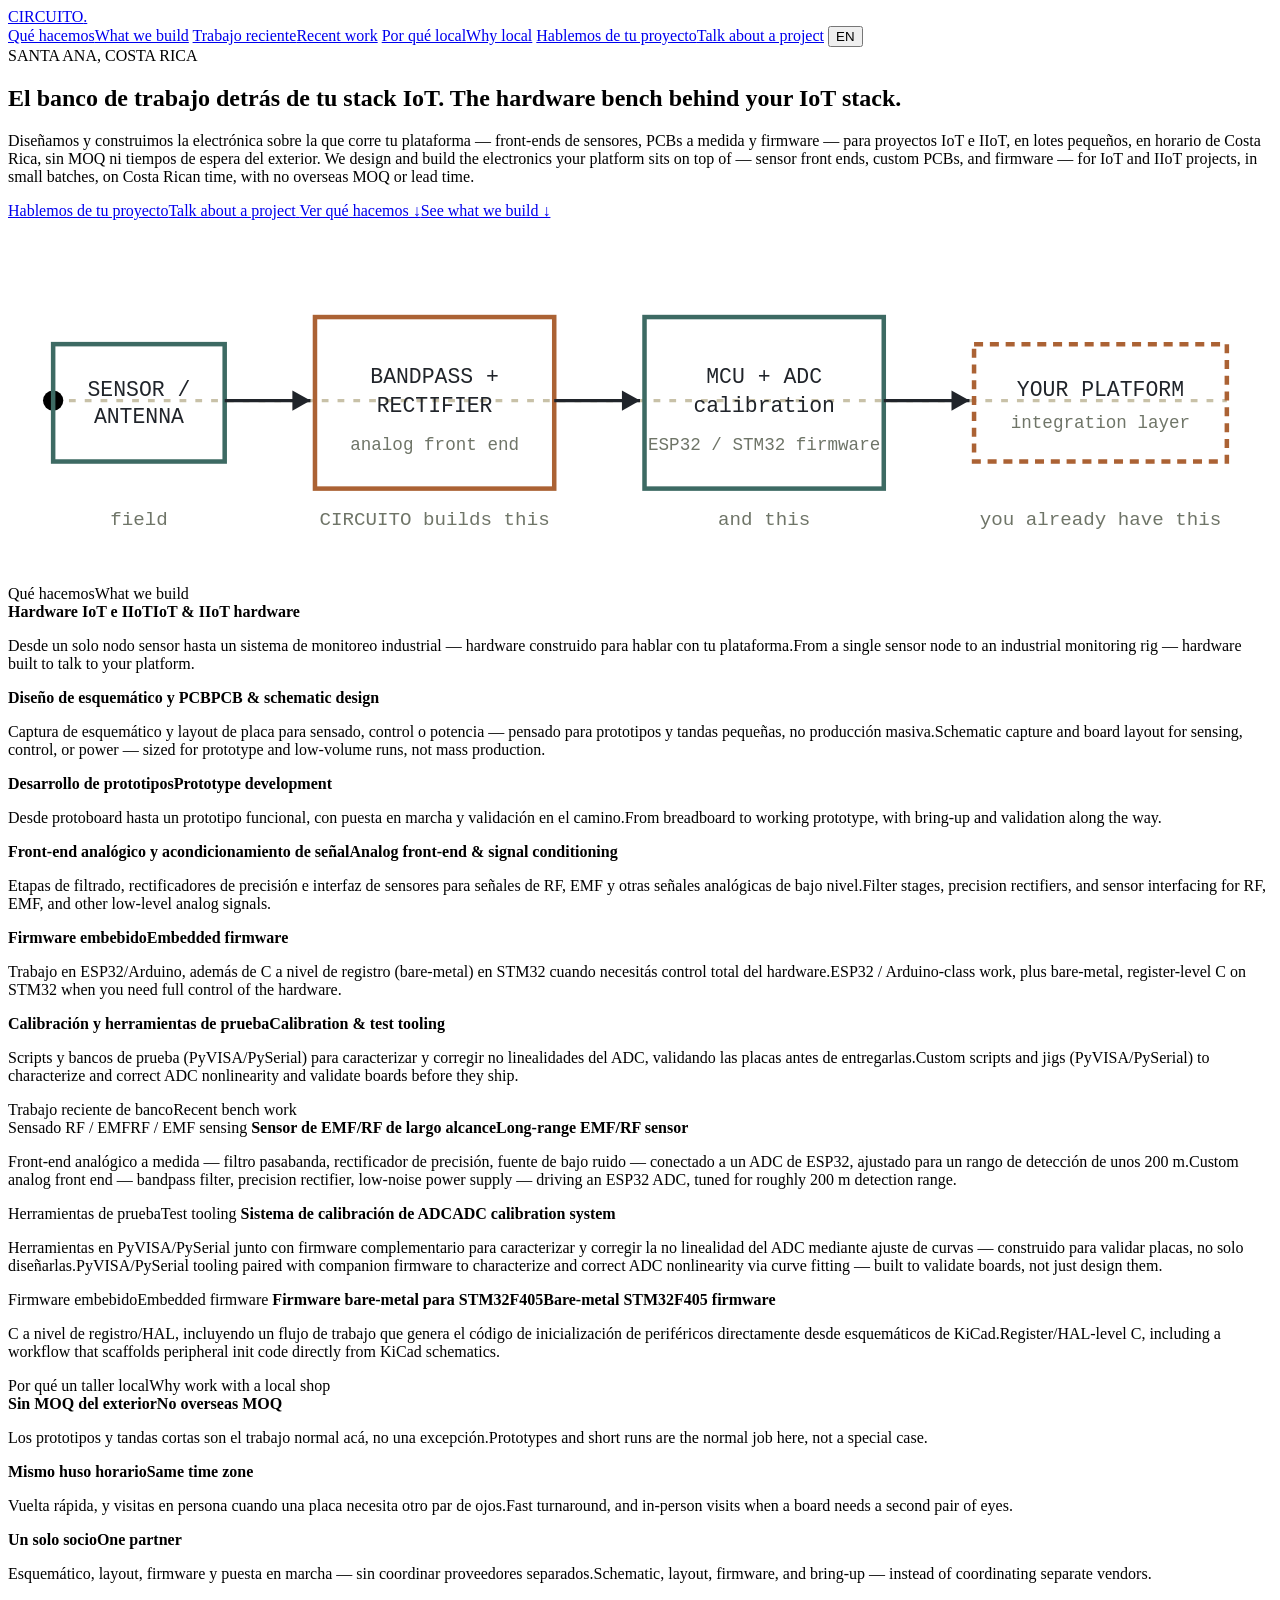
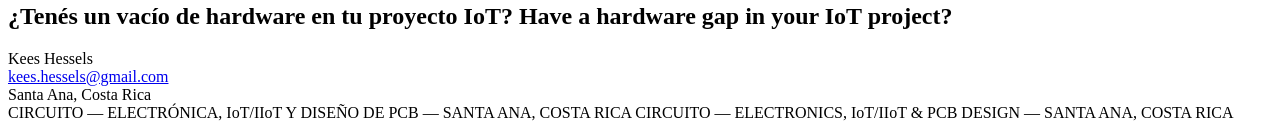
==== index.html @ 114db994 "first commit" ====
<!DOCTYPE html>
<html lang="es" data-lang="es">
<head>
<meta charset="UTF-8">
<title>CIRCUITO — Electronics, IoT/IIoT &amp; PCB design, Santa Ana, Costa Rica</title>
<meta name="viewport" content="width=device-width, initial-scale=1">
<link rel="preconnect" href="https://fonts.googleapis.com">
<link rel="preconnect" href="https://fonts.gstatic.com" crossorigin>
<link rel="stylesheet" href="assets/brand.css">
</head>
<body>

<header>
  <nav>
    <a href="#top" class="wordmark">CIRCUITO<span class="dot">.</span></a>
    <div class="navlinks">
      <a href="#build" class="lang-es">Qué hacemos</a><a href="#build" class="lang-en">What we build</a>
      <a href="#work" class="lang-es">Trabajo reciente</a><a href="#work" class="lang-en">Recent work</a>
      <a href="#why" class="lang-es">Por qué local</a><a href="#why" class="lang-en">Why local</a>
      <a href="#contact" class="cta"><span class="lang-es">Hablemos de tu proyecto</span><span class="lang-en">Talk about a project</span></a>
      <button class="lang-toggle" aria-label="Switch language">EN</button>
    </div>
  </nav>
</header>

<main id="top">

  <section class="hero">
    <div class="wrap hero-inner">
      <div class="hero-copy">
        <div class="eyebrow">SANTA ANA, COSTA RICA</div>
        <h1>
          <span class="lang-es">El banco de trabajo detrás de tu stack IoT.</span>
          <span class="lang-en">The hardware bench behind your IoT stack.</span>
        </h1>
        <p>
          <span class="lang-es">Diseñamos y construimos la electrónica sobre la que corre tu plataforma — front-ends de sensores, PCBs a medida y firmware — para proyectos IoT e IIoT, en lotes pequeños, en horario de Costa Rica, sin MOQ ni tiempos de espera del exterior.</span>
          <span class="lang-en">We design and build the electronics your platform sits on top of — sensor front ends, custom PCBs, and firmware — for IoT and IIoT projects, in small batches, on Costa Rican time, with no overseas MOQ or lead time.</span>
        </p>
        <div class="hero-actions">
          <a class="btn" href="mailto:kees.hessels@gmail.com?subject=Consulta de proyecto">
            <span class="lang-es">Hablemos de tu proyecto</span><span class="lang-en">Talk about a project</span>
          </a>
          <a class="btn ghost" href="#build">
            <span class="lang-es">Ver qué hacemos ↓</span><span class="lang-en">See what we build ↓</span>
          </a>
        </div>
      </div>
      <div class="hero-diagram">
        <svg viewBox="0 0 560 160" xmlns="http://www.w3.org/2000/svg">
          <path id="trace" d="M20 80 L540 80" stroke="#c8c1a8" stroke-width="1.5" stroke-dasharray="3,4" fill="none"/>
          <circle class="pulse" r="4.5" style="offset-path:path('M20 80 L540 80');"></circle>

          <rect x="20" y="55" width="76" height="52" fill="none" stroke="#3d6a63" stroke-width="2"/>
          <text x="58" y="78" font-size="9.5" fill="#20242a" text-anchor="middle" font-family="IBM Plex Mono, monospace">SENSOR /</text>
          <text x="58" y="90" font-size="9.5" fill="#20242a" text-anchor="middle" font-family="IBM Plex Mono, monospace">ANTENNA</text>

          <path d="M96 80 L134 80" stroke="#20242a" stroke-width="1.5"/>
          <polygon points="134,80 126,75.5 126,84.5" fill="#20242a"/>

          <rect x="136" y="43" width="106" height="76" fill="none" stroke="#ab6234" stroke-width="2"/>
          <text x="189" y="72" font-size="9.5" fill="#20242a" text-anchor="middle" font-family="IBM Plex Mono, monospace">BANDPASS +</text>
          <text x="189" y="85" font-size="9.5" fill="#20242a" text-anchor="middle" font-family="IBM Plex Mono, monospace">RECTIFIER</text>
          <text x="189" y="102" font-size="7.8" fill="#6f7568" text-anchor="middle" font-family="IBM Plex Mono, monospace">analog front end</text>

          <path d="M242 80 L280 80" stroke="#20242a" stroke-width="1.5"/>
          <polygon points="280,80 272,75.5 272,84.5" fill="#20242a"/>

          <rect x="282" y="43" width="106" height="76" fill="none" stroke="#3d6a63" stroke-width="2"/>
          <text x="335" y="72" font-size="9.5" fill="#20242a" text-anchor="middle" font-family="IBM Plex Mono, monospace">MCU + ADC</text>
          <text x="335" y="85" font-size="9.5" fill="#20242a" text-anchor="middle" font-family="IBM Plex Mono, monospace">calibration</text>
          <text x="335" y="102" font-size="7.8" fill="#6f7568" text-anchor="middle" font-family="IBM Plex Mono, monospace">ESP32 / STM32 firmware</text>

          <path d="M388 80 L426 80" stroke="#20242a" stroke-width="1.5"/>
          <polygon points="426,80 418,75.5 418,84.5" fill="#20242a"/>

          <rect x="428" y="55" width="112" height="52" fill="none" stroke="#ab6234" stroke-width="2" stroke-dasharray="4,3"/>
          <text x="484" y="78" font-size="9.5" fill="#20242a" text-anchor="middle" font-family="IBM Plex Mono, monospace">YOUR PLATFORM</text>
          <text x="484" y="92" font-size="7.8" fill="#6f7568" text-anchor="middle" font-family="IBM Plex Mono, monospace">integration layer</text>

          <text x="58" y="135" font-size="8.5" fill="#6f7568" text-anchor="middle" font-family="IBM Plex Mono, monospace">field</text>
          <text x="189" y="135" font-size="8.5" fill="#6f7568" text-anchor="middle" font-family="IBM Plex Mono, monospace">CIRCUITO builds this</text>
          <text x="335" y="135" font-size="8.5" fill="#6f7568" text-anchor="middle" font-family="IBM Plex Mono, monospace">and this</text>
          <text x="484" y="135" font-size="8.5" fill="#6f7568" text-anchor="middle" font-family="IBM Plex Mono, monospace">you already have this</text>
        </svg>
      </div>
    </div>
  </section>

  <section id="build">
    <div class="wrap">
      <div class="section-head">
        <span class="tag"><span class="lang-es">Qué hacemos</span><span class="lang-en">What we build</span></span>
        <span class="rule"></span>
      </div>
      <div class="cap-grid">
        <div class="cap-item">
          <div class="cap-marker"></div>
          <div>
            <b><span class="lang-es">Hardware IoT e IIoT</span><span class="lang-en">IoT &amp; IIoT hardware</span></b>
            <p><span class="lang-es">Desde un solo nodo sensor hasta un sistema de monitoreo industrial — hardware construido para hablar con tu plataforma.</span><span class="lang-en">From a single sensor node to an industrial monitoring rig — hardware built to talk to your platform.</span></p>
          </div>
        </div>
        <div class="cap-item">
          <div class="cap-marker"></div>
          <div>
            <b><span class="lang-es">Diseño de esquemático y PCB</span><span class="lang-en">PCB &amp; schematic design</span></b>
            <p><span class="lang-es">Captura de esquemático y layout de placa para sensado, control o potencia — pensado para prototipos y tandas pequeñas, no producción masiva.</span><span class="lang-en">Schematic capture and board layout for sensing, control, or power — sized for prototype and low-volume runs, not mass production.</span></p>
          </div>
        </div>
        <div class="cap-item">
          <div class="cap-marker"></div>
          <div>
            <b><span class="lang-es">Desarrollo de prototipos</span><span class="lang-en">Prototype development</span></b>
            <p><span class="lang-es">Desde protoboard hasta un prototipo funcional, con puesta en marcha y validación en el camino.</span><span class="lang-en">From breadboard to working prototype, with bring-up and validation along the way.</span></p>
          </div>
        </div>
        <div class="cap-item">
          <div class="cap-marker"></div>
          <div>
            <b><span class="lang-es">Front-end analógico y acondicionamiento de señal</span><span class="lang-en">Analog front-end &amp; signal conditioning</span></b>
            <p><span class="lang-es">Etapas de filtrado, rectificadores de precisión e interfaz de sensores para señales de RF, EMF y otras señales analógicas de bajo nivel.</span><span class="lang-en">Filter stages, precision rectifiers, and sensor interfacing for RF, EMF, and other low-level analog signals.</span></p>
          </div>
        </div>
        <div class="cap-item">
          <div class="cap-marker"></div>
          <div>
            <b><span class="lang-es">Firmware embebido</span><span class="lang-en">Embedded firmware</span></b>
            <p><span class="lang-es">Trabajo en ESP32/Arduino, además de C a nivel de registro (bare-metal) en STM32 cuando necesitás control total del hardware.</span><span class="lang-en">ESP32 / Arduino-class work, plus bare-metal, register-level C on STM32 when you need full control of the hardware.</span></p>
          </div>
        </div>
        <div class="cap-item">
          <div class="cap-marker"></div>
          <div>
            <b><span class="lang-es">Calibración y herramientas de prueba</span><span class="lang-en">Calibration &amp; test tooling</span></b>
            <p><span class="lang-es">Scripts y bancos de prueba (PyVISA/PySerial) para caracterizar y corregir no linealidades del ADC, validando las placas antes de entregarlas.</span><span class="lang-en">Custom scripts and jigs (PyVISA/PySerial) to characterize and correct ADC nonlinearity and validate boards before they ship.</span></p>
          </div>
        </div>
      </div>
    </div>
  </section>

  <section id="work">
    <div class="wrap">
      <div class="section-head">
        <span class="tag"><span class="lang-es">Trabajo reciente de banco</span><span class="lang-en">Recent bench work</span></span>
        <span class="rule"></span>
      </div>
      <div class="work-grid">
        <div class="proof">
          <span class="k"><span class="lang-es">Sensado RF / EMF</span><span class="lang-en">RF / EMF sensing</span></span>
          <b><span class="lang-es">Sensor de EMF/RF de largo alcance</span><span class="lang-en">Long-range EMF/RF sensor</span></b>
          <p><span class="lang-es">Front-end analógico a medida — filtro pasabanda, rectificador de precisión, fuente de bajo ruido — conectado a un ADC de ESP32, ajustado para un rango de detección de unos 200&nbsp;m.</span><span class="lang-en">Custom analog front end — bandpass filter, precision rectifier, low-noise power supply — driving an ESP32 ADC, tuned for roughly 200&nbsp;m detection range.</span></p>
        </div>
        <div class="proof">
          <span class="k"><span class="lang-es">Herramientas de prueba</span><span class="lang-en">Test tooling</span></span>
          <b><span class="lang-es">Sistema de calibración de ADC</span><span class="lang-en">ADC calibration system</span></b>
          <p><span class="lang-es">Herramientas en PyVISA/PySerial junto con firmware complementario para caracterizar y corregir la no linealidad del ADC mediante ajuste de curvas — construido para validar placas, no solo diseñarlas.</span><span class="lang-en">PyVISA/PySerial tooling paired with companion firmware to characterize and correct ADC nonlinearity via curve fitting — built to validate boards, not just design them.</span></p>
        </div>
        <div class="proof">
          <span class="k"><span class="lang-es">Firmware embebido</span><span class="lang-en">Embedded firmware</span></span>
          <b><span class="lang-es">Firmware bare-metal para STM32F405</span><span class="lang-en">Bare-metal STM32F405 firmware</span></b>
          <p><span class="lang-es">C a nivel de registro/HAL, incluyendo un flujo de trabajo que genera el código de inicialización de periféricos directamente desde esquemáticos de KiCad.</span><span class="lang-en">Register/HAL-level C, including a workflow that scaffolds peripheral init code directly from KiCad schematics.</span></p>
        </div>
      </div>
    </div>
  </section>

  <section id="why">
    <div class="wrap">
      <div class="section-head">
        <span class="tag"><span class="lang-es">Por qué un taller local</span><span class="lang-en">Why work with a local shop</span></span>
        <span class="rule"></span>
      </div>
      <div class="why-grid">
        <div class="why-item">
          <b><span class="lang-es">Sin MOQ del exterior</span><span class="lang-en">No overseas MOQ</span></b>
          <p><span class="lang-es">Los prototipos y tandas cortas son el trabajo normal acá, no una excepción.</span><span class="lang-en">Prototypes and short runs are the normal job here, not a special case.</span></p>
        </div>
        <div class="why-item">
          <b><span class="lang-es">Mismo huso horario</span><span class="lang-en">Same time zone</span></b>
          <p><span class="lang-es">Vuelta rápida, y visitas en persona cuando una placa necesita otro par de ojos.</span><span class="lang-en">Fast turnaround, and in-person visits when a board needs a second pair of eyes.</span></p>
        </div>
        <div class="why-item">
          <b><span class="lang-es">Un solo socio</span><span class="lang-en">One partner</span></b>
          <p><span class="lang-es">Esquemático, layout, firmware y puesta en marcha — sin coordinar proveedores separados.</span><span class="lang-en">Schematic, layout, firmware, and bring-up — instead of coordinating separate vendors.</span></p>
        </div>
      </div>
    </div>
  </section>

  <section id="contact">
    <div class="wrap">
      <h2>
        <span class="lang-es">¿Tenés un vacío de hardware en tu proyecto IoT?</span>
        <span class="lang-en">Have a hardware gap in your IoT project?</span>
      </h2>
      <div class="details">
        Kees Hessels<br>
        <a href="mailto:kees.hessels@gmail.com">kees.hessels@gmail.com</a><br>
        Santa Ana, Costa Rica
      </div>
    </div>
  </section>

</main>

<footer>
  <span class="lang-es">CIRCUITO — ELECTRÓNICA, IoT/IIoT Y DISEÑO DE PCB — SANTA ANA, COSTA RICA</span>
  <span class="lang-en">CIRCUITO — ELECTRONICS, IoT/IIoT &amp; PCB DESIGN — SANTA ANA, COSTA RICA</span>
</footer>

<script src="assets/i18n.js"></script>
</body>
</html>
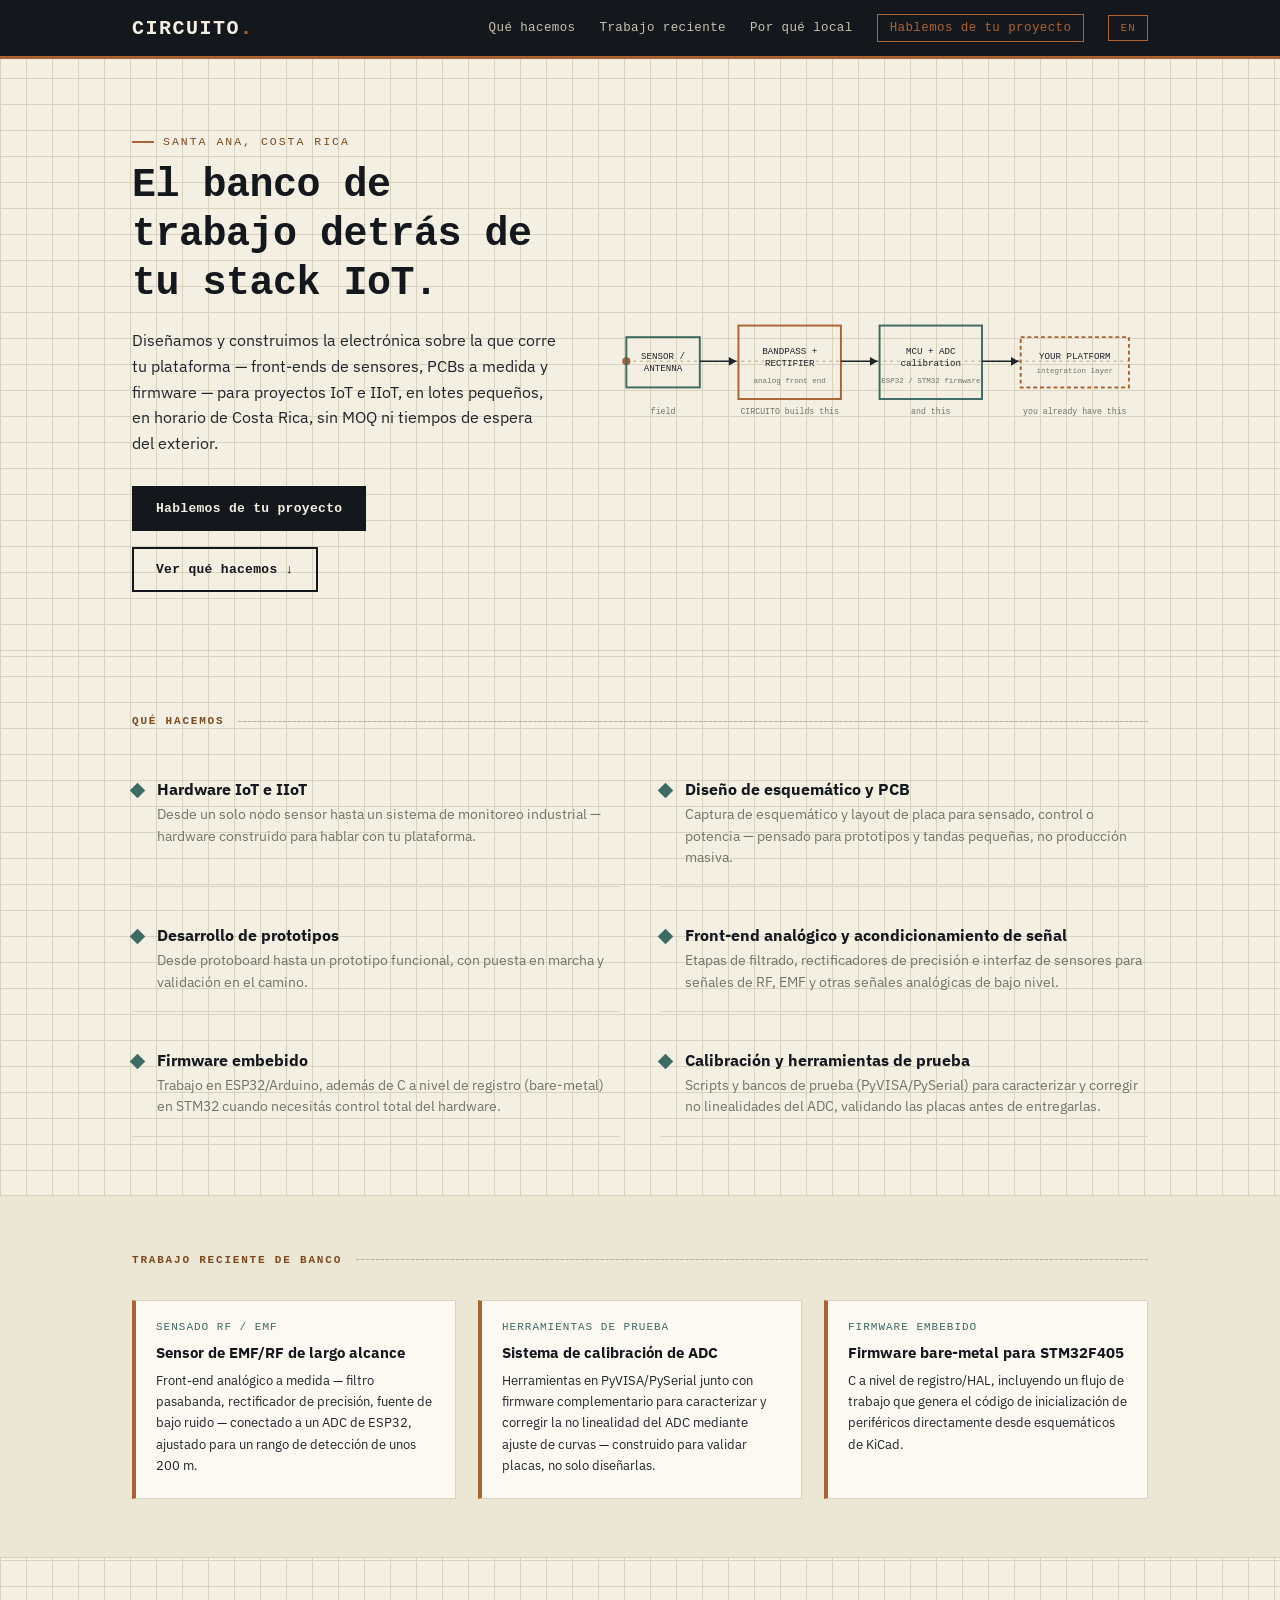
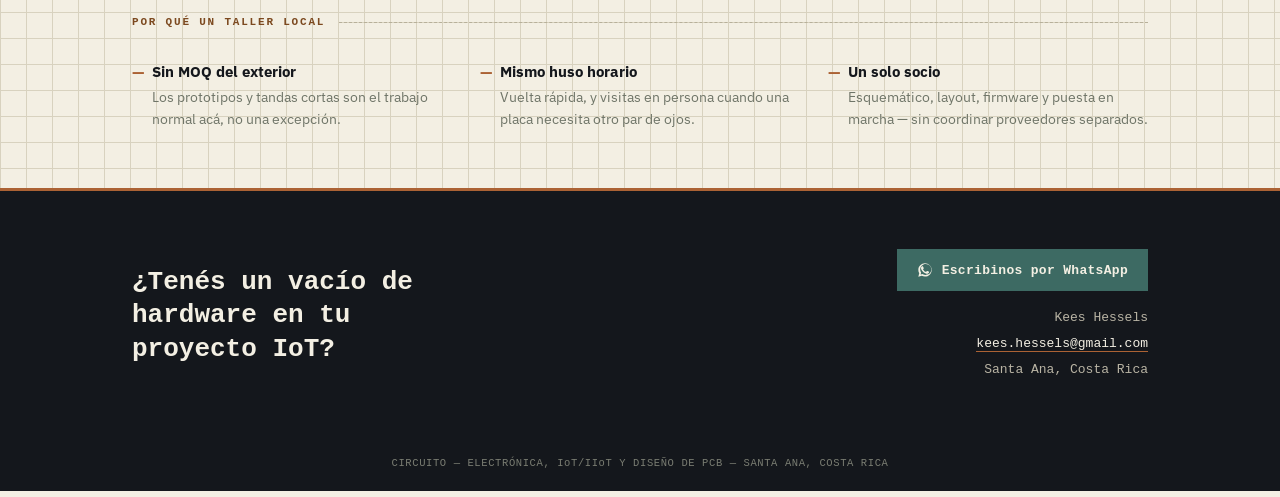
==== commit edaa72e0: "first commit" ====
--- a/index.html
+++ b/index.html
@@ -195,10 +195,16 @@
         <span class="lang-es">¿Tenés un vacío de hardware en tu proyecto IoT?</span>
         <span class="lang-en">Have a hardware gap in your IoT project?</span>
       </h2>
-      <div class="details">
-        Kees Hessels<br>
-        <a href="mailto:kees.hessels@gmail.com">kees.hessels@gmail.com</a><br>
-        Santa Ana, Costa Rica
+      <div class="contact-col">
+        <a class="whatsapp-btn" href="https://wa.me/50663249284" target="_blank" rel="noopener">
+          <svg viewBox="0 0 24 24" fill="currentColor" xmlns="http://www.w3.org/2000/svg"><path d="M17.472 14.382c-.297-.149-1.758-.867-2.03-.967-.273-.099-.472-.148-.67.15-.198.297-.767.966-.94 1.164-.173.199-.347.223-.644.075-.297-.15-1.255-.463-2.39-1.475-.883-.788-1.48-1.761-1.653-2.059-.173-.297-.018-.458.13-.606.134-.133.298-.347.446-.52.149-.174.198-.298.298-.497.099-.198.05-.371-.025-.52-.075-.149-.669-1.612-.916-2.207-.242-.579-.487-.5-.669-.51-.173-.008-.371-.01-.57-.01-.198 0-.52.074-.792.372-.272.297-1.04 1.016-1.04 2.479 0 1.462 1.065 2.875 1.213 3.074.149.198 2.096 3.2 5.077 4.487.71.306 1.263.489 1.694.626.712.227 1.36.195 1.871.118.571-.085 1.758-.719 2.006-1.413.248-.694.248-1.289.173-1.413-.074-.124-.272-.198-.57-.347z"/><path d="M12.004 2c-5.514 0-9.997 4.483-9.997 9.997 0 1.762.462 3.48 1.34 4.997L2 22l5.13-1.346a9.958 9.958 0 0 0 4.874 1.242h.004c5.514 0 9.996-4.483 9.996-9.997C21.995 6.484 17.518 2 12.004 2zm5.836 15.827a8.283 8.283 0 0 1-4.833 1.548h-.003a8.301 8.301 0 0 1-4.23-1.157l-.303-.18-3.045.799.813-2.968-.198-.304a8.264 8.264 0 0 1-1.267-4.415c0-4.585 3.732-8.316 8.319-8.316a8.28 8.28 0 0 1 5.883 2.436 8.27 8.27 0 0 1 2.434 5.883c0 4.585-3.731 8.316-8.317 8.316z"/></svg>
+          <span class="lang-es">Escribinos por WhatsApp</span><span class="lang-en">Message us on WhatsApp</span>
+        </a>
+        <div class="details">
+          Kees Hessels<br>
+          <a href="mailto:kees.hessels@gmail.com">kees.hessels@gmail.com</a><br>
+          Santa Ana, Costa Rica
+        </div>
       </div>
     </div>
   </section>
--- a/assets/brand.css
+++ b/assets/brand.css
@@ -0,0 +1,163 @@
+@import url('https://fonts.googleapis.com/css2?family=IBM+Plex+Mono:wght@400;500;600;700&family=IBM+Plex+Sans:wght@400;500;600;700&display=swap');
+
+:root{
+  --graphite:#14171c;
+  --paper:#f3efe3;
+  --paper2:#ece6d4;
+  --copper:#ab6234;
+  --copper-dark:#7c491f;
+  --teal:#3d6a63;
+  --teal-light:#5c8f86;
+  --ink:#20242a;
+  --muted:#6f7568;
+  --line:#d8d2bf;
+}
+*{box-sizing:border-box;margin:0;padding:0;}
+html{scroll-behavior:smooth;}
+body{
+  font-family:"IBM Plex Sans",Arial,sans-serif;
+  color:var(--ink);
+  background:var(--paper);
+  background-image:
+    linear-gradient(var(--line) 1px, transparent 1px),
+    linear-gradient(90deg, var(--line) 1px, transparent 1px);
+  background-size:26px 26px;
+}
+a{color:inherit;text-decoration:none;}
+.mono{font-family:"IBM Plex Mono",monospace;}
+.wrap{max-width:1080px;margin:0 auto;padding:0 32px;}
+
+/* ---------------- language switch ---------------- */
+html[data-lang="es"] .lang-en{display:none !important;}
+html[data-lang="en"] .lang-es{display:none !important;}
+.lang-toggle{
+  font-family:"IBM Plex Mono",monospace;font-size:11px;letter-spacing:1.2px;
+  border:1px solid var(--copper);color:var(--copper);background:transparent;
+  padding:6px 11px;cursor:pointer;transition:.15s;
+}
+.lang-toggle:hover{background:var(--copper);color:var(--graphite);}
+
+/* ---------------- nav ---------------- */
+header{
+  position:sticky;top:0;z-index:20;
+  background:var(--graphite);
+  border-bottom:3px solid var(--copper);
+}
+nav{display:flex;align-items:center;justify-content:space-between;padding:14px 32px;max-width:1080px;margin:0 auto;}
+.wordmark{font-family:"IBM Plex Mono",monospace;font-weight:700;font-size:20px;letter-spacing:1.5px;color:var(--paper);display:flex;align-items:center;}
+.wordmark .dot{color:var(--copper);}
+.logo-img{height:36px;width:auto;display:block;}
+.navlinks{display:flex;gap:24px;align-items:center;font-family:"IBM Plex Mono",monospace;font-size:12.5px;letter-spacing:0.4px;}
+.navlinks a{color:#c7c2b2;transition:color .15s;}
+.navlinks a:hover{color:var(--paper);}
+.navlinks a.cta{color:var(--copper);border:1px solid var(--copper);padding:6px 12px;}
+.navlinks a.cta:hover{background:var(--copper);color:var(--graphite);}
+
+/* ---------------- hero ---------------- */
+.hero{padding:76px 0 64px;}
+.hero-inner{display:flex;gap:48px;align-items:center;}
+.hero-copy{flex:0 0 42%;}
+.eyebrow{font-family:"IBM Plex Mono",monospace;font-size:11.5px;letter-spacing:2px;text-transform:uppercase;color:var(--copper-dark);margin-bottom:14px;display:flex;align-items:center;gap:9px;}
+.eyebrow::before{content:"";width:22px;height:2px;background:var(--copper);display:inline-block;}
+h1{font-family:"IBM Plex Mono",monospace;font-weight:700;font-size:40px;line-height:1.22;color:var(--graphite);letter-spacing:-0.5px;}
+.hero-copy p{margin-top:20px;font-size:15.5px;line-height:1.65;color:var(--ink);max-width:46ch;}
+.hero-actions{margin-top:30px;display:flex;gap:16px;align-items:center;flex-wrap:wrap;}
+.btn{
+  font-family:"IBM Plex Mono",monospace;font-size:13px;font-weight:600;letter-spacing:.3px;
+  background:var(--graphite);color:var(--paper);padding:13px 22px;border:2px solid var(--graphite);
+  display:inline-flex;align-items:center;gap:8px;transition:.15s;
+}
+.btn:hover{background:var(--copper);border-color:var(--copper);color:var(--graphite);}
+.btn.ghost{background:transparent;color:var(--graphite);}
+.btn.ghost:hover{background:var(--graphite);color:var(--paper);}
+.hero-diagram{flex:1;min-width:0;}
+.hero-diagram svg{width:100%;height:auto;overflow:visible;}
+
+.pulse{r:4.2;fill:var(--copper);offset-distance:0%;}
+@media (prefers-reduced-motion: no-preference){
+  .pulse{ animation: travel 3.6s linear infinite; }
+}
+@keyframes travel{
+  0%{ offset-distance:0%; opacity:0; }
+  6%{ opacity:1; }
+  94%{ opacity:1; }
+  100%{ offset-distance:100%; opacity:0;}
+}
+
+/* ---------------- section shell ---------------- */
+section{padding:58px 0;}
+.section-head{display:flex;align-items:center;gap:14px;margin-bottom:34px;}
+.section-head .tag{
+  font-family:"IBM Plex Mono",monospace;font-size:11px;letter-spacing:1.8px;text-transform:uppercase;
+  color:var(--copper-dark);font-weight:600;white-space:nowrap;
+}
+.section-head .rule{flex:1;height:1px;background:var(--line);border-top:1px dashed #b7b09a;}
+
+/* ---------------- grid of items (what we build / what we fix) ---------------- */
+#build{border-top:1px solid var(--line);}
+.cap-grid{display:grid;grid-template-columns:repeat(2,1fr);gap:20px 40px;margin-top:28px;}
+.cap-item{display:flex;gap:14px;align-items:flex-start;padding:18px 0;border-bottom:1px solid var(--line);}
+.cap-marker{width:11px;height:11px;background:var(--teal);transform:rotate(45deg);margin-top:6px;flex-shrink:0;}
+.cap-item b{font-size:16px;color:var(--graphite);}
+.cap-item p{margin-top:5px;font-size:13.8px;color:var(--muted);line-height:1.55;}
+
+/* ---------------- recent work / process ---------------- */
+#work{background:var(--paper2);border-top:1px solid var(--line);border-bottom:1px solid var(--line);}
+.work-grid{display:grid;grid-template-columns:repeat(3,1fr);gap:22px;margin-top:28px;}
+.proof{background:#fbf9f2;border:1px solid var(--line);border-left:4px solid var(--copper);padding:20px 20px 22px;}
+.proof .k{font-family:"IBM Plex Mono",monospace;font-size:11px;letter-spacing:1px;color:var(--teal);text-transform:uppercase;margin-bottom:10px;display:block;}
+.proof b{font-size:15px;color:var(--graphite);display:block;margin-bottom:8px;}
+.proof p{font-size:13.3px;line-height:1.6;color:var(--ink);}
+
+/* step variant (numbered process, used on consumer site) */
+.step{background:#fbf9f2;border:1px solid var(--line);padding:20px 18px 22px;position:relative;}
+.step .num{font-family:"IBM Plex Mono",monospace;font-size:26px;font-weight:700;color:var(--copper);display:block;margin-bottom:8px;}
+.step b{font-size:15px;color:var(--graphite);display:block;margin-bottom:8px;}
+.step p{font-size:13.3px;line-height:1.6;color:var(--ink);}
+
+/* ---------------- why / three-up reasons ---------------- */
+#why .why-grid{display:grid;grid-template-columns:repeat(3,1fr);gap:28px;margin-top:28px;}
+.why-item{padding-left:20px;position:relative;}
+.why-item::before{content:"—";position:absolute;left:0;top:0;color:var(--copper);font-weight:700;}
+.why-item b{display:block;font-size:15px;color:var(--graphite);margin-bottom:6px;}
+.why-item p{font-size:13.5px;color:var(--muted);line-height:1.6;}
+
+/* ---------------- contact ---------------- */
+#contact{background:var(--graphite);color:var(--paper);border-top:3px solid var(--copper);}
+#contact .wrap{display:flex;justify-content:space-between;align-items:center;flex-wrap:wrap;gap:24px;}
+#contact h2{font-family:"IBM Plex Mono",monospace;font-size:26px;font-weight:700;max-width:20ch;line-height:1.3;}
+#contact .details{font-family:"IBM Plex Mono",monospace;font-size:13px;color:#b9b4a4;line-height:2;text-align:right;}
+#contact .details a{color:var(--paper);border-bottom:1px solid var(--copper);}
+#contact .details a:hover{color:var(--copper);}
+#contact .contact-col{display:flex;flex-direction:column;align-items:flex-end;gap:14px;}
+
+.whatsapp-btn{
+  font-family:"IBM Plex Mono",monospace;font-size:13px;font-weight:600;letter-spacing:.3px;
+  background:var(--teal);color:var(--paper);padding:11px 18px;border:2px solid var(--teal);
+  display:inline-flex;align-items:center;gap:9px;transition:.15s;
+}
+.whatsapp-btn:hover{background:var(--paper);color:var(--teal);border-color:var(--paper);}
+.whatsapp-btn svg{width:16px;height:16px;flex-shrink:0;}
+
+@media (max-width:860px){
+  #contact .contact-col{align-items:flex-start;}
+}
+
+footer{
+  background:var(--graphite);color:#7a7d72;
+  font-family:"IBM Plex Mono",monospace;font-size:10.5px;letter-spacing:.6px;
+  padding:16px 0 22px;text-align:center;
+}
+footer a{color:#9a9d8f;border-bottom:1px solid #444;}
+
+@media (max-width:860px){
+  .navlinks a:not(.cta):not(.lang-toggle){display:none;}
+  .hero-inner{flex-direction:column;}
+  .hero-copy{flex:none;}
+  h1{font-size:32px;}
+  .cap-grid{grid-template-columns:1fr;}
+  .work-grid{grid-template-columns:1fr;}
+  .why-grid{grid-template-columns:1fr;}
+  #contact .wrap{flex-direction:column;align-items:flex-start;text-align:left;}
+  #contact .details{text-align:left;}
+}
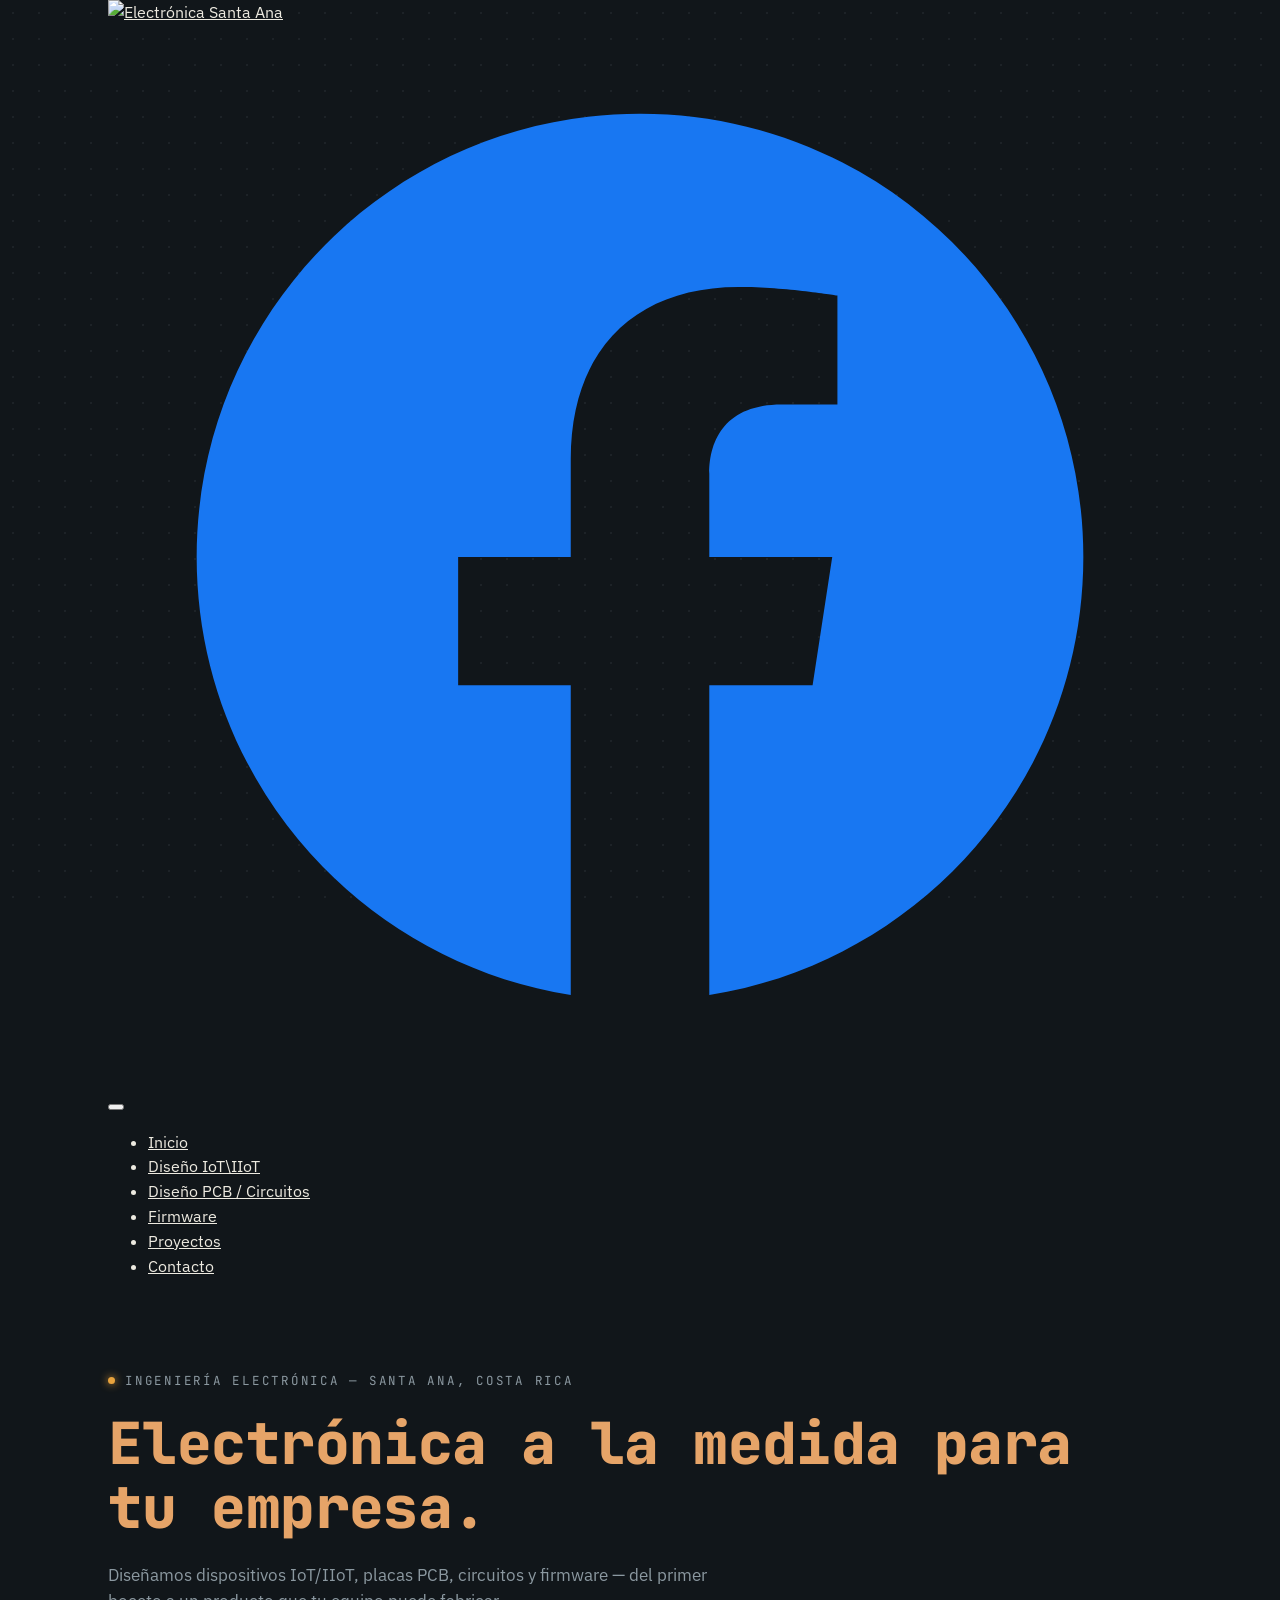
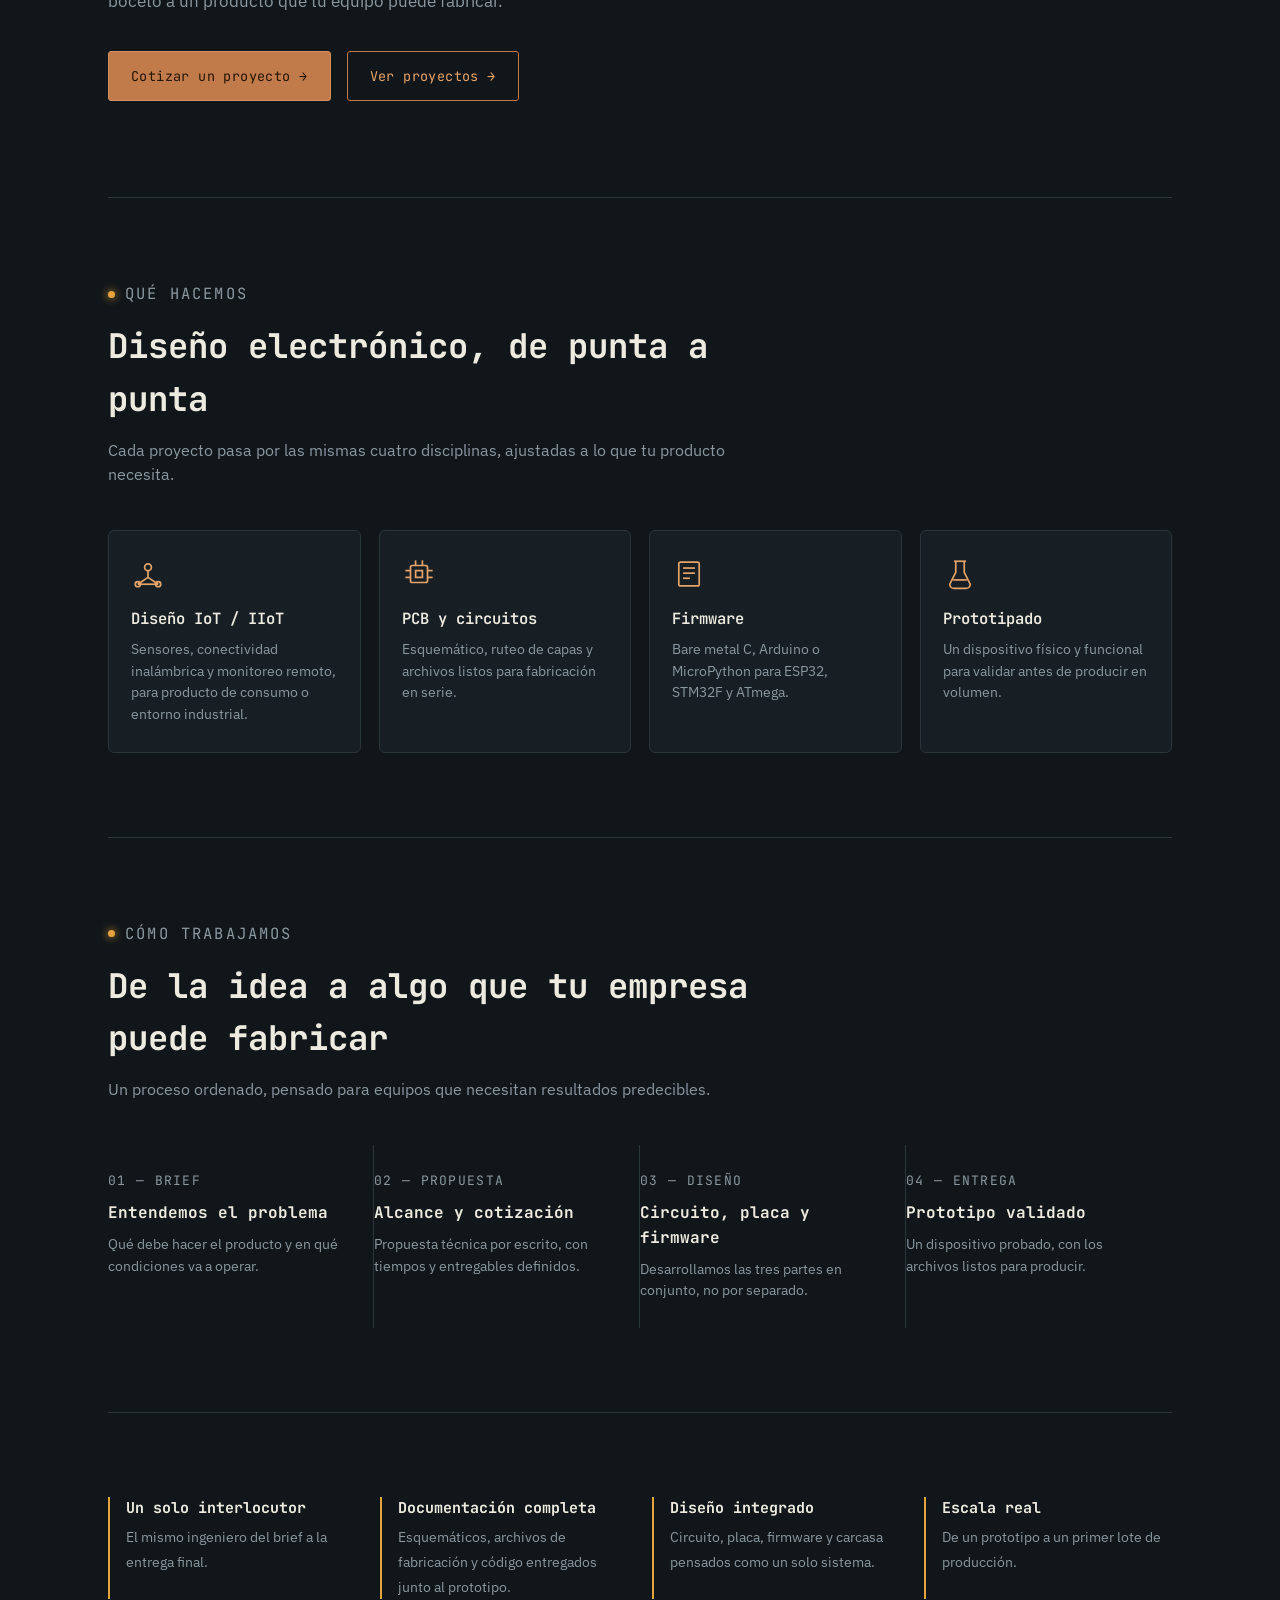
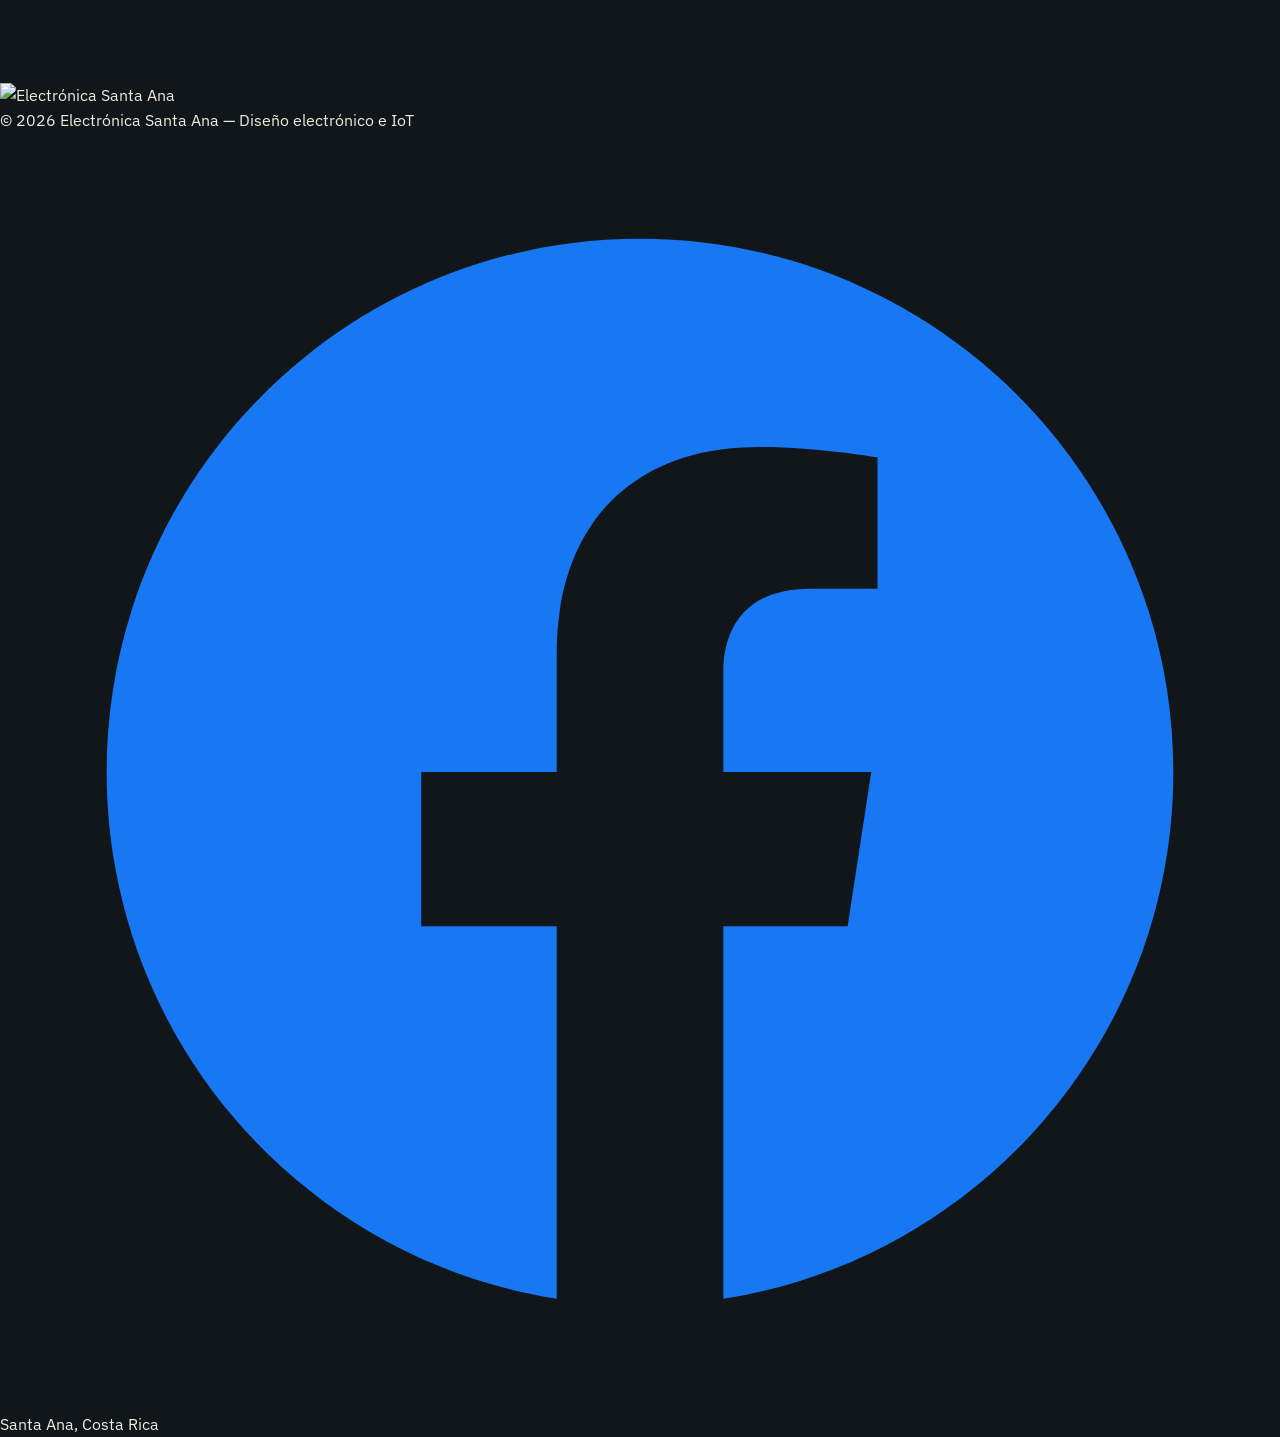
==== commit 43df7b74: "update" ====
--- a/index.html
+++ b/index.html
@@ -1,221 +1,252 @@
 <!DOCTYPE html>
-<html lang="es" data-lang="es">
+<html lang="es">
 <head>
+<!-- Google tag (gtag.js) -->
+<script async src="https://www.googletagmanager.com/gtag/js?id=G-CTLJPNHBLH"></script>
+<script>
+  window.dataLayer = window.dataLayer || [];
+  function gtag(){dataLayer.push(arguments);}
+  gtag('js', new Date());
+
+  gtag('config', 'G-CTLJPNHBLH');
+</script>
 <meta charset="UTF-8">
-<title>CIRCUITO — Electronics, IoT/IIoT &amp; PCB design, Santa Ana, Costa Rica</title>
-<meta name="viewport" content="width=device-width, initial-scale=1">
+<link rel="icon" type="image/png" sizes="32x32" href="favicon-32x32.png">
+<link rel="icon" type="image/png" sizes="16x16" href="favicon-16x16.png">
+<link rel="apple-touch-icon" sizes="180x180" href="apple-touch-icon.png">
+<link rel="shortcut icon" href="favicon.ico">
+<meta name="viewport" content="width=device-width, initial-scale=1.0">
+<title>Electrónica Santa Ana — Diseño de Electrónica IoT, PCB y Firmware para Empresas | Costa Rica</title>
+<meta name="description" content="Diseñamos electrónica a la medida para tu empresa: dispositivos IoT/IIoT, placas PCB, circuitos y firmware, del prototipo a la producción. Santa Ana, Costa Rica.">
+<meta name="keywords" content="diseño electrónico para empresas Costa Rica, diseño de PCB, diseño IoT industrial, firmware a medida, ingeniería electrónica Santa Ana">
+<meta name="author" content="Electrónica Santa Ana">
+<meta name="robots" content="index, follow">
+<link rel="canonical" href="https://electronics.kees-hessels.workers.dev/">
+
+<meta property="og:type" content="website">
+<meta property="og:url" content="https://electronics.kees-hessels.workers.dev/">
+<meta property="og:title" content="Electrónica Santa Ana — Diseño de Electrónica IoT, PCB y Firmware para Empresas">
+<meta property="og:description" content="Electrónica a la medida para tu empresa: IoT/IIoT, PCB, circuitos y firmware, del prototipo a la producción.">
+<meta property="og:image" content="https://electronics.kees-hessels.workers.dev/og-image.jpg">
+<meta property="og:locale" content="es_CR">
+
+<meta name="twitter:card" content="summary_large_image">
+<meta name="twitter:title" content="Electrónica Santa Ana — Diseño de Electrónica IoT, PCB y Firmware">
+<meta name="twitter:description" content="Electrónica a la medida para tu empresa, del prototipo a la producción. Santa Ana, Costa Rica.">
+<meta name="twitter:image" content="https://electronics.kees-hessels.workers.dev/og-image.jpg">
+
 <link rel="preconnect" href="https://fonts.googleapis.com">
 <link rel="preconnect" href="https://fonts.gstatic.com" crossorigin>
-<link rel="stylesheet" href="assets/brand.css">
+<link href="https://fonts.googleapis.com/css2?family=JetBrains+Mono:wght@400;500;700;800&family=IBM+Plex+Sans:wght@400;500;600&display=swap" rel="stylesheet">
+
+<script type="application/ld+json">
+{
+  "@context": "https://schema.org",
+  "@type": "ElectronicsStore",
+  "name": "Electrónica Santa Ana",
+  "description": "Diseño de electrónica IoT/IIoT, PCB, circuitos y firmware a la medida para empresas, del prototipo a la producción.",
+  "url": "https://electronics.kees-hessels.workers.dev/",
+  "email": "kees.hessels@gmail.com",
+  "telephone": "+506-6324-9284",
+  "priceRange": "$$",
+  "address": {
+    "@type": "PostalAddress",
+    "streetAddress": "Santa Ana Centro, a par de la Pops, casa dos altos, portón negro",
+    "addressLocality": "Santa Ana",
+    "addressRegion": "San José",
+    "addressCountry": "CR"
+  },
+  "openingHoursSpecification": {
+    "@type": "OpeningHoursSpecification",
+    "dayOfWeek": ["Monday","Tuesday","Wednesday","Thursday","Friday"],
+    "opens": "08:00",
+    "closes": "17:30"
+  },
+  "areaServed": {
+    "@type": "City",
+    "name": "Santa Ana, Costa Rica"
+  },
+  "sameAs": [
+    "https://wa.me/50663249284"
+  ]
+}
+</script>
+
+<style>
+  :root{
+    --bg:#11161a;
+    --panel:#171f24;
+    --line:#2a353c;
+    --copper:#c17a4a;
+    --copper-bright:#e6a468;
+    --green-bright:#49b98c;
+    --cream:#edeae0;
+    --muted:#8b98a0;
+    --amber:#e8a33d;
+    --mono: 'JetBrains Mono', monospace;
+    --sans: 'IBM Plex Sans', sans-serif;
+  }
+  *{box-sizing:border-box;}
+  html{scroll-behavior:smooth;}
+  @media (prefers-reduced-motion: reduce){
+    html{scroll-behavior:auto;}
+    *{animation-duration:0.001ms !important; animation-iteration-count:1 !important; transition-duration:0.001ms !important;}
+  }
+  body{
+    margin:0; background:var(--bg); color:var(--cream); font-family:var(--sans);
+    line-height:1.55; -webkit-font-smoothing:antialiased;
+  }
+  a{color:inherit;}
+  img,svg{display:block;max-width:100%;}
+  body::before{
+    content:""; position:fixed; inset:0;
+    background-image: radial-gradient(circle, rgba(139,152,160,0.10) 1px, transparent 1px);
+    background-size: 26px 26px; pointer-events:none; z-index:0;
+  }
+  .wrap{max-width:1120px; margin:0 auto; padding:0 28px; position:relative; z-index:1;}
+  .eyebrow{
+    font-family:var(--mono); font-size:12.5px; letter-spacing:0.14em; text-transform:uppercase;
+    color:var(--muted); display:flex; align-items:center; gap:10px;
+  }
+  .eyebrow::before{
+    content:""; width:7px; height:7px; border-radius:50%;
+    background:var(--amber); box-shadow:0 0 8px var(--amber); flex:none;
+  }
+
+  .hero{padding:88px 0 96px;}
+  .hero h1{
+    font-family:var(--mono); font-weight:800; color:var(--copper-bright);
+    font-size:clamp(32px, 5.6vw, 58px); line-height:1.1; margin:22px 0 0; letter-spacing:-0.01em;
+  }
+  .hero p.lede{font-size:17px; color:var(--muted); max-width:600px; margin:22px 0 36px;}
+  .cta-row{display:flex; gap:16px; flex-wrap:wrap;}
+  .btn{
+    font-family:var(--mono); font-size:13.5px; letter-spacing:0.03em; padding:14px 22px;
+    text-decoration:none; display:inline-flex; align-items:center; gap:10px; border-radius:3px;
+    border:1px solid transparent; transition:transform .15s ease, background .15s ease;
+  }
+  .btn:focus-visible{outline:2px solid var(--amber); outline-offset:3px;}
+  .btn-copper{background:var(--copper); color:#241505; border-color:#d68d5e;}
+  .btn-copper:hover{background:#cf8a57; transform:translateY(-1px);}
+  .btn-ghost{background:transparent; color:var(--copper-bright); border-color:var(--copper);}
+  .btn-ghost:hover{background:rgba(193,122,74,0.12); transform:translateY(-1px);}
+
+  section{padding:84px 0; border-top:1px solid var(--line); scroll-margin-top:84px;}
+  .section-head{max-width:640px; margin-bottom:44px;}
+  .section-head h2{font-family:var(--mono); font-size:clamp(24px,3.4vw,34px); margin:14px 0 12px; font-weight:700;}
+  .section-head p{color:var(--muted); font-size:15.5px; margin:0;}
+
+  .grid{display:grid; grid-template-columns:repeat(auto-fit, minmax(230px,1fr)); gap:18px;}
+  .card{
+    background:var(--panel); border:1px solid var(--line); border-radius:6px;
+    padding:26px 22px; transition:transform .18s ease, border-color .18s ease;
+  }
+  .card:hover{transform:translateY(-3px); border-color:var(--copper-bright);}
+  .card .icon{width:34px; height:34px; margin-bottom:16px; color:var(--copper-bright);}
+  .card h3{font-family:var(--mono); font-size:15.5px; margin:0 0 8px; font-weight:600;}
+  .card p{font-size:14px; color:var(--muted); margin:0;}
+
+  .steps{display:grid; grid-template-columns:repeat(auto-fit,minmax(220px,1fr)); gap:0;}
+  .step{padding:26px 22px 26px 0; border-right:1px solid var(--line);}
+  .step:last-child{border-right:none;}
+  .step .num{font-family:var(--mono); font-size:13px; color:var(--muted); letter-spacing:0.1em;}
+  .step h3{font-family:var(--mono); font-size:16px; margin:10px 0 8px;}
+  .step p{font-size:14px; color:var(--muted); margin:0;}
+  @media(max-width:760px){ .step{border-right:none; border-bottom:1px solid var(--line); padding:22px 0;} }
+
+  .trust{display:grid; grid-template-columns:repeat(auto-fit,minmax(200px,1fr)); gap:24px;}
+  .trust .item{border-left:2px solid var(--amber); padding-left:16px;}
+  .trust .item b{display:block; font-family:var(--mono); font-size:15px; margin-bottom:4px;}
+  .trust .item span{font-size:13.5px; color:var(--muted);}
+</style>
+<link rel="stylesheet" href="site-shared.css">
 </head>
-<body>
-
-<header>
-  <nav>
-    <a href="#top" class="wordmark">CIRCUITO<span class="dot">.</span></a>
-    <div class="navlinks">
-      <a href="#build" class="lang-es">Qué hacemos</a><a href="#build" class="lang-en">What we build</a>
-      <a href="#work" class="lang-es">Trabajo reciente</a><a href="#work" class="lang-en">Recent work</a>
-      <a href="#why" class="lang-es">Por qué local</a><a href="#why" class="lang-en">Why local</a>
-      <a href="#contact" class="cta"><span class="lang-es">Hablemos de tu proyecto</span><span class="lang-en">Talk about a project</span></a>
-      <button class="lang-toggle" aria-label="Switch language">EN</button>
-    </div>
-  </nav>
-</header>
-
-<main id="top">
-
-  <section class="hero">
-    <div class="wrap hero-inner">
-      <div class="hero-copy">
-        <div class="eyebrow">SANTA ANA, COSTA RICA</div>
-        <h1>
-          <span class="lang-es">El banco de trabajo detrás de tu stack IoT.</span>
-          <span class="lang-en">The hardware bench behind your IoT stack.</span>
-        </h1>
-        <p>
-          <span class="lang-es">Diseñamos y construimos la electrónica sobre la que corre tu plataforma — front-ends de sensores, PCBs a medida y firmware — para proyectos IoT e IIoT, en lotes pequeños, en horario de Costa Rica, sin MOQ ni tiempos de espera del exterior.</span>
-          <span class="lang-en">We design and build the electronics your platform sits on top of — sensor front ends, custom PCBs, and firmware — for IoT and IIoT projects, in small batches, on Costa Rican time, with no overseas MOQ or lead time.</span>
-        </p>
-        <div class="hero-actions">
-          <a class="btn" href="mailto:kees.hessels@gmail.com?subject=Consulta de proyecto">
-            <span class="lang-es">Hablemos de tu proyecto</span><span class="lang-en">Talk about a project</span>
-          </a>
-          <a class="btn ghost" href="#build">
-            <span class="lang-es">Ver qué hacemos ↓</span><span class="lang-en">See what we build ↓</span>
-          </a>
-        </div>
-      </div>
-      <div class="hero-diagram">
-        <svg viewBox="0 0 560 160" xmlns="http://www.w3.org/2000/svg">
-          <path id="trace" d="M20 80 L540 80" stroke="#c8c1a8" stroke-width="1.5" stroke-dasharray="3,4" fill="none"/>
-          <circle class="pulse" r="4.5" style="offset-path:path('M20 80 L540 80');"></circle>
-
-          <rect x="20" y="55" width="76" height="52" fill="none" stroke="#3d6a63" stroke-width="2"/>
-          <text x="58" y="78" font-size="9.5" fill="#20242a" text-anchor="middle" font-family="IBM Plex Mono, monospace">SENSOR /</text>
-          <text x="58" y="90" font-size="9.5" fill="#20242a" text-anchor="middle" font-family="IBM Plex Mono, monospace">ANTENNA</text>
-
-          <path d="M96 80 L134 80" stroke="#20242a" stroke-width="1.5"/>
-          <polygon points="134,80 126,75.5 126,84.5" fill="#20242a"/>
-
-          <rect x="136" y="43" width="106" height="76" fill="none" stroke="#ab6234" stroke-width="2"/>
-          <text x="189" y="72" font-size="9.5" fill="#20242a" text-anchor="middle" font-family="IBM Plex Mono, monospace">BANDPASS +</text>
-          <text x="189" y="85" font-size="9.5" fill="#20242a" text-anchor="middle" font-family="IBM Plex Mono, monospace">RECTIFIER</text>
-          <text x="189" y="102" font-size="7.8" fill="#6f7568" text-anchor="middle" font-family="IBM Plex Mono, monospace">analog front end</text>
-
-          <path d="M242 80 L280 80" stroke="#20242a" stroke-width="1.5"/>
-          <polygon points="280,80 272,75.5 272,84.5" fill="#20242a"/>
-
-          <rect x="282" y="43" width="106" height="76" fill="none" stroke="#3d6a63" stroke-width="2"/>
-          <text x="335" y="72" font-size="9.5" fill="#20242a" text-anchor="middle" font-family="IBM Plex Mono, monospace">MCU + ADC</text>
-          <text x="335" y="85" font-size="9.5" fill="#20242a" text-anchor="middle" font-family="IBM Plex Mono, monospace">calibration</text>
-          <text x="335" y="102" font-size="7.8" fill="#6f7568" text-anchor="middle" font-family="IBM Plex Mono, monospace">ESP32 / STM32 firmware</text>
-
-          <path d="M388 80 L426 80" stroke="#20242a" stroke-width="1.5"/>
-          <polygon points="426,80 418,75.5 418,84.5" fill="#20242a"/>
-
-          <rect x="428" y="55" width="112" height="52" fill="none" stroke="#ab6234" stroke-width="2" stroke-dasharray="4,3"/>
-          <text x="484" y="78" font-size="9.5" fill="#20242a" text-anchor="middle" font-family="IBM Plex Mono, monospace">YOUR PLATFORM</text>
-          <text x="484" y="92" font-size="7.8" fill="#6f7568" text-anchor="middle" font-family="IBM Plex Mono, monospace">integration layer</text>
-
-          <text x="58" y="135" font-size="8.5" fill="#6f7568" text-anchor="middle" font-family="IBM Plex Mono, monospace">field</text>
-          <text x="189" y="135" font-size="8.5" fill="#6f7568" text-anchor="middle" font-family="IBM Plex Mono, monospace">CIRCUITO builds this</text>
-          <text x="335" y="135" font-size="8.5" fill="#6f7568" text-anchor="middle" font-family="IBM Plex Mono, monospace">and this</text>
-          <text x="484" y="135" font-size="8.5" fill="#6f7568" text-anchor="middle" font-family="IBM Plex Mono, monospace">you already have this</text>
-        </svg>
-      </div>
-    </div>
-  </section>
-
-  <section id="build">
-    <div class="wrap">
-      <div class="section-head">
-        <span class="tag"><span class="lang-es">Qué hacemos</span><span class="lang-en">What we build</span></span>
-        <span class="rule"></span>
-      </div>
-      <div class="cap-grid">
-        <div class="cap-item">
-          <div class="cap-marker"></div>
-          <div>
-            <b><span class="lang-es">Hardware IoT e IIoT</span><span class="lang-en">IoT &amp; IIoT hardware</span></b>
-            <p><span class="lang-es">Desde un solo nodo sensor hasta un sistema de monitoreo industrial — hardware construido para hablar con tu plataforma.</span><span class="lang-en">From a single sensor node to an industrial monitoring rig — hardware built to talk to your platform.</span></p>
-          </div>
-        </div>
-        <div class="cap-item">
-          <div class="cap-marker"></div>
-          <div>
-            <b><span class="lang-es">Diseño de esquemático y PCB</span><span class="lang-en">PCB &amp; schematic design</span></b>
-            <p><span class="lang-es">Captura de esquemático y layout de placa para sensado, control o potencia — pensado para prototipos y tandas pequeñas, no producción masiva.</span><span class="lang-en">Schematic capture and board layout for sensing, control, or power — sized for prototype and low-volume runs, not mass production.</span></p>
-          </div>
-        </div>
-        <div class="cap-item">
-          <div class="cap-marker"></div>
-          <div>
-            <b><span class="lang-es">Desarrollo de prototipos</span><span class="lang-en">Prototype development</span></b>
-            <p><span class="lang-es">Desde protoboard hasta un prototipo funcional, con puesta en marcha y validación en el camino.</span><span class="lang-en">From breadboard to working prototype, with bring-up and validation along the way.</span></p>
-          </div>
-        </div>
-        <div class="cap-item">
-          <div class="cap-marker"></div>
-          <div>
-            <b><span class="lang-es">Front-end analógico y acondicionamiento de señal</span><span class="lang-en">Analog front-end &amp; signal conditioning</span></b>
-            <p><span class="lang-es">Etapas de filtrado, rectificadores de precisión e interfaz de sensores para señales de RF, EMF y otras señales analógicas de bajo nivel.</span><span class="lang-en">Filter stages, precision rectifiers, and sensor interfacing for RF, EMF, and other low-level analog signals.</span></p>
-          </div>
-        </div>
-        <div class="cap-item">
-          <div class="cap-marker"></div>
-          <div>
-            <b><span class="lang-es">Firmware embebido</span><span class="lang-en">Embedded firmware</span></b>
-            <p><span class="lang-es">Trabajo en ESP32/Arduino, además de C a nivel de registro (bare-metal) en STM32 cuando necesitás control total del hardware.</span><span class="lang-en">ESP32 / Arduino-class work, plus bare-metal, register-level C on STM32 when you need full control of the hardware.</span></p>
-          </div>
-        </div>
-        <div class="cap-item">
-          <div class="cap-marker"></div>
-          <div>
-            <b><span class="lang-es">Calibración y herramientas de prueba</span><span class="lang-en">Calibration &amp; test tooling</span></b>
-            <p><span class="lang-es">Scripts y bancos de prueba (PyVISA/PySerial) para caracterizar y corregir no linealidades del ADC, validando las placas antes de entregarlas.</span><span class="lang-en">Custom scripts and jigs (PyVISA/PySerial) to characterize and correct ADC nonlinearity and validate boards before they ship.</span></p>
-          </div>
-        </div>
-      </div>
-    </div>
-  </section>
-
-  <section id="work">
-    <div class="wrap">
-      <div class="section-head">
-        <span class="tag"><span class="lang-es">Trabajo reciente de banco</span><span class="lang-en">Recent bench work</span></span>
-        <span class="rule"></span>
-      </div>
-      <div class="work-grid">
-        <div class="proof">
-          <span class="k"><span class="lang-es">Sensado RF / EMF</span><span class="lang-en">RF / EMF sensing</span></span>
-          <b><span class="lang-es">Sensor de EMF/RF de largo alcance</span><span class="lang-en">Long-range EMF/RF sensor</span></b>
-          <p><span class="lang-es">Front-end analógico a medida — filtro pasabanda, rectificador de precisión, fuente de bajo ruido — conectado a un ADC de ESP32, ajustado para un rango de detección de unos 200&nbsp;m.</span><span class="lang-en">Custom analog front end — bandpass filter, precision rectifier, low-noise power supply — driving an ESP32 ADC, tuned for roughly 200&nbsp;m detection range.</span></p>
-        </div>
-        <div class="proof">
-          <span class="k"><span class="lang-es">Herramientas de prueba</span><span class="lang-en">Test tooling</span></span>
-          <b><span class="lang-es">Sistema de calibración de ADC</span><span class="lang-en">ADC calibration system</span></b>
-          <p><span class="lang-es">Herramientas en PyVISA/PySerial junto con firmware complementario para caracterizar y corregir la no linealidad del ADC mediante ajuste de curvas — construido para validar placas, no solo diseñarlas.</span><span class="lang-en">PyVISA/PySerial tooling paired with companion firmware to characterize and correct ADC nonlinearity via curve fitting — built to validate boards, not just design them.</span></p>
-        </div>
-        <div class="proof">
-          <span class="k"><span class="lang-es">Firmware embebido</span><span class="lang-en">Embedded firmware</span></span>
-          <b><span class="lang-es">Firmware bare-metal para STM32F405</span><span class="lang-en">Bare-metal STM32F405 firmware</span></b>
-          <p><span class="lang-es">C a nivel de registro/HAL, incluyendo un flujo de trabajo que genera el código de inicialización de periféricos directamente desde esquemáticos de KiCad.</span><span class="lang-en">Register/HAL-level C, including a workflow that scaffolds peripheral init code directly from KiCad schematics.</span></p>
-        </div>
-      </div>
-    </div>
-  </section>
-
-  <section id="why">
-    <div class="wrap">
-      <div class="section-head">
-        <span class="tag"><span class="lang-es">Por qué un taller local</span><span class="lang-en">Why work with a local shop</span></span>
-        <span class="rule"></span>
-      </div>
-      <div class="why-grid">
-        <div class="why-item">
-          <b><span class="lang-es">Sin MOQ del exterior</span><span class="lang-en">No overseas MOQ</span></b>
-          <p><span class="lang-es">Los prototipos y tandas cortas son el trabajo normal acá, no una excepción.</span><span class="lang-en">Prototypes and short runs are the normal job here, not a special case.</span></p>
-        </div>
-        <div class="why-item">
-          <b><span class="lang-es">Mismo huso horario</span><span class="lang-en">Same time zone</span></b>
-          <p><span class="lang-es">Vuelta rápida, y visitas en persona cuando una placa necesita otro par de ojos.</span><span class="lang-en">Fast turnaround, and in-person visits when a board needs a second pair of eyes.</span></p>
-        </div>
-        <div class="why-item">
-          <b><span class="lang-es">Un solo socio</span><span class="lang-en">One partner</span></b>
-          <p><span class="lang-es">Esquemático, layout, firmware y puesta en marcha — sin coordinar proveedores separados.</span><span class="lang-en">Schematic, layout, firmware, and bring-up — instead of coordinating separate vendors.</span></p>
-        </div>
-      </div>
-    </div>
-  </section>
-
-  <section id="contact">
-    <div class="wrap">
-      <h2>
-        <span class="lang-es">¿Tenés un vacío de hardware en tu proyecto IoT?</span>
-        <span class="lang-en">Have a hardware gap in your IoT project?</span>
-      </h2>
-      <div class="contact-col">
-        <a class="whatsapp-btn" href="https://wa.me/50663249284" target="_blank" rel="noopener">
-          <svg viewBox="0 0 24 24" fill="currentColor" xmlns="http://www.w3.org/2000/svg"><path d="M17.472 14.382c-.297-.149-1.758-.867-2.03-.967-.273-.099-.472-.148-.67.15-.198.297-.767.966-.94 1.164-.173.199-.347.223-.644.075-.297-.15-1.255-.463-2.39-1.475-.883-.788-1.48-1.761-1.653-2.059-.173-.297-.018-.458.13-.606.134-.133.298-.347.446-.52.149-.174.198-.298.298-.497.099-.198.05-.371-.025-.52-.075-.149-.669-1.612-.916-2.207-.242-.579-.487-.5-.669-.51-.173-.008-.371-.01-.57-.01-.198 0-.52.074-.792.372-.272.297-1.04 1.016-1.04 2.479 0 1.462 1.065 2.875 1.213 3.074.149.198 2.096 3.2 5.077 4.487.71.306 1.263.489 1.694.626.712.227 1.36.195 1.871.118.571-.085 1.758-.719 2.006-1.413.248-.694.248-1.289.173-1.413-.074-.124-.272-.198-.57-.347z"/><path d="M12.004 2c-5.514 0-9.997 4.483-9.997 9.997 0 1.762.462 3.48 1.34 4.997L2 22l5.13-1.346a9.958 9.958 0 0 0 4.874 1.242h.004c5.514 0 9.996-4.483 9.996-9.997C21.995 6.484 17.518 2 12.004 2zm5.836 15.827a8.283 8.283 0 0 1-4.833 1.548h-.003a8.301 8.301 0 0 1-4.23-1.157l-.303-.18-3.045.799.813-2.968-.198-.304a8.264 8.264 0 0 1-1.267-4.415c0-4.585 3.732-8.316 8.319-8.316a8.28 8.28 0 0 1 5.883 2.436 8.27 8.27 0 0 1 2.434 5.883c0 4.585-3.731 8.316-8.317 8.316z"/></svg>
-          <span class="lang-es">Escribinos por WhatsApp</span><span class="lang-en">Message us on WhatsApp</span>
-        </a>
-        <div class="details">
-          Kees Hessels<br>
-          <a href="mailto:kees.hessels@gmail.com">kees.hessels@gmail.com</a><br>
-          Santa Ana, Costa Rica
-        </div>
-      </div>
+<body data-page="inicio">
+<script src="nav.js"></script>
+
+<main class="wrap">
+
+  <section class="hero" style="border-top:none; padding-top:64px;">
+    <p class="eyebrow">Ingeniería electrónica — Santa Ana, Costa Rica</p>
+    <h1>Electrónica a la medida para tu empresa.</h1>
+    <p class="lede">Diseñamos dispositivos IoT/IIoT, placas PCB, circuitos y firmware — del primer boceto a un producto que tu equipo puede fabricar.</p>
+    <div class="cta-row">
+      <a class="btn btn-copper" href="https://wa.me/50663249284?text=Hola%2C%20quiero%20cotizar%20un%20proyecto%20de%20diseño." target="_blank" rel="noopener">Cotizar un proyecto →</a>
+      <a class="btn btn-ghost" href="proyectos.html">Ver proyectos →</a>
+    </div>
+  </section>
+
+  <section id="servicios">
+    <div class="section-head">
+      <p class="eyebrow">Qué hacemos</p>
+      <h2>Diseño electrónico, de punta a punta</h2>
+      <p>Cada proyecto pasa por las mismas cuatro disciplinas, ajustadas a lo que tu producto necesita.</p>
+    </div>
+    <div class="grid">
+      <div class="card">
+        <svg class="icon" viewBox="0 0 40 40" fill="none" stroke="currentColor" stroke-width="2"><circle cx="20" cy="12" r="4"/><line x1="20" y1="16" x2="20" y2="24"/><line x1="8" y1="32" x2="32" y2="32"/><line x1="20" y1="24" x2="8" y2="32"/><line x1="20" y1="24" x2="32" y2="32"/><circle cx="8" cy="32" r="3"/><circle cx="32" cy="32" r="3"/></svg>
+        <h3>Diseño IoT / IIoT</h3>
+        <p>Sensores, conectividad inalámbrica y monitoreo remoto, para producto de consumo o entorno industrial.</p>
+      </div>
+      <div class="card">
+        <svg class="icon" viewBox="0 0 40 40" fill="none" stroke="currentColor" stroke-width="2"><rect x="10" y="10" width="20" height="20" rx="2"/><rect x="16" y="16" width="8" height="8"/><line x1="10" y1="16" x2="4" y2="16"/><line x1="10" y1="24" x2="4" y2="24"/><line x1="30" y1="16" x2="36" y2="16"/><line x1="30" y1="24" x2="36" y2="24"/><line x1="16" y1="10" x2="16" y2="4"/><line x1="24" y1="10" x2="24" y2="4"/></svg>
+        <h3>PCB y circuitos</h3>
+        <p>Esquemático, ruteo de capas y archivos listos para fabricación en serie.</p>
+      </div>
+      <div class="card">
+        <svg class="icon" viewBox="0 0 40 40" fill="none" stroke="currentColor" stroke-width="2"><rect x="8" y="6" width="24" height="28" rx="2"/><line x1="13" y1="13" x2="27" y2="13"/><line x1="13" y1="19" x2="27" y2="19"/><line x1="13" y1="25" x2="21" y2="25"/></svg>
+        <h3>Firmware</h3>
+        <p>Bare metal C, Arduino o MicroPython para ESP32, STM32F y ATmega.</p>
+      </div>
+      <div class="card">
+        <svg class="icon" viewBox="0 0 40 40" fill="none" stroke="currentColor" stroke-width="2"><path d="M15 5 L15 18 L8 32 A5 5 0 0 0 13 37 L27 37 A5 5 0 0 0 32 32 L25 18 L25 5"/><line x1="13" y1="5" x2="27" y2="5"/><line x1="12" y1="27" x2="28" y2="27"/></svg>
+        <h3>Prototipado</h3>
+        <p>Un dispositivo físico y funcional para validar antes de producir en volumen.</p>
+      </div>
+    </div>
+  </section>
+
+  <section id="proceso">
+    <div class="section-head">
+      <p class="eyebrow">Cómo trabajamos</p>
+      <h2>De la idea a algo que tu empresa puede fabricar</h2>
+      <p>Un proceso ordenado, pensado para equipos que necesitan resultados predecibles.</p>
+    </div>
+    <div class="steps">
+      <div class="step">
+        <div class="num">01 — BRIEF</div>
+        <h3>Entendemos el problema</h3>
+        <p>Qué debe hacer el producto y en qué condiciones va a operar.</p>
+      </div>
+      <div class="step">
+        <div class="num">02 — PROPUESTA</div>
+        <h3>Alcance y cotización</h3>
+        <p>Propuesta técnica por escrito, con tiempos y entregables definidos.</p>
+      </div>
+      <div class="step">
+        <div class="num">03 — DISEÑO</div>
+        <h3>Circuito, placa y firmware</h3>
+        <p>Desarrollamos las tres partes en conjunto, no por separado.</p>
+      </div>
+      <div class="step">
+        <div class="num">04 — ENTREGA</div>
+        <h3>Prototipo validado</h3>
+        <p>Un dispositivo probado, con los archivos listos para producir.</p>
+      </div>
+    </div>
+  </section>
+
+  <section id="confianza">
+    <div class="trust">
+      <div class="item"><b>Un solo interlocutor</b><span>El mismo ingeniero del brief a la entrega final.</span></div>
+      <div class="item"><b>Documentación completa</b><span>Esquemáticos, archivos de fabricación y código entregados junto al prototipo.</span></div>
+      <div class="item"><b>Diseño integrado</b><span>Circuito, placa, firmware y carcasa pensados como un solo sistema.</span></div>
+      <div class="item"><b>Escala real</b><span>De un prototipo a un primer lote de producción.</span></div>
     </div>
   </section>
 
 </main>
 
-<footer>
-  <span class="lang-es">CIRCUITO — ELECTRÓNICA, IoT/IIoT Y DISEÑO DE PCB — SANTA ANA, COSTA RICA</span>
-  <span class="lang-en">CIRCUITO — ELECTRONICS, IoT/IIoT &amp; PCB DESIGN — SANTA ANA, COSTA RICA</span>
-</footer>
-
-<script src="assets/i18n.js"></script>
+<script src="footer.js"></script>
 </body>
 </html>
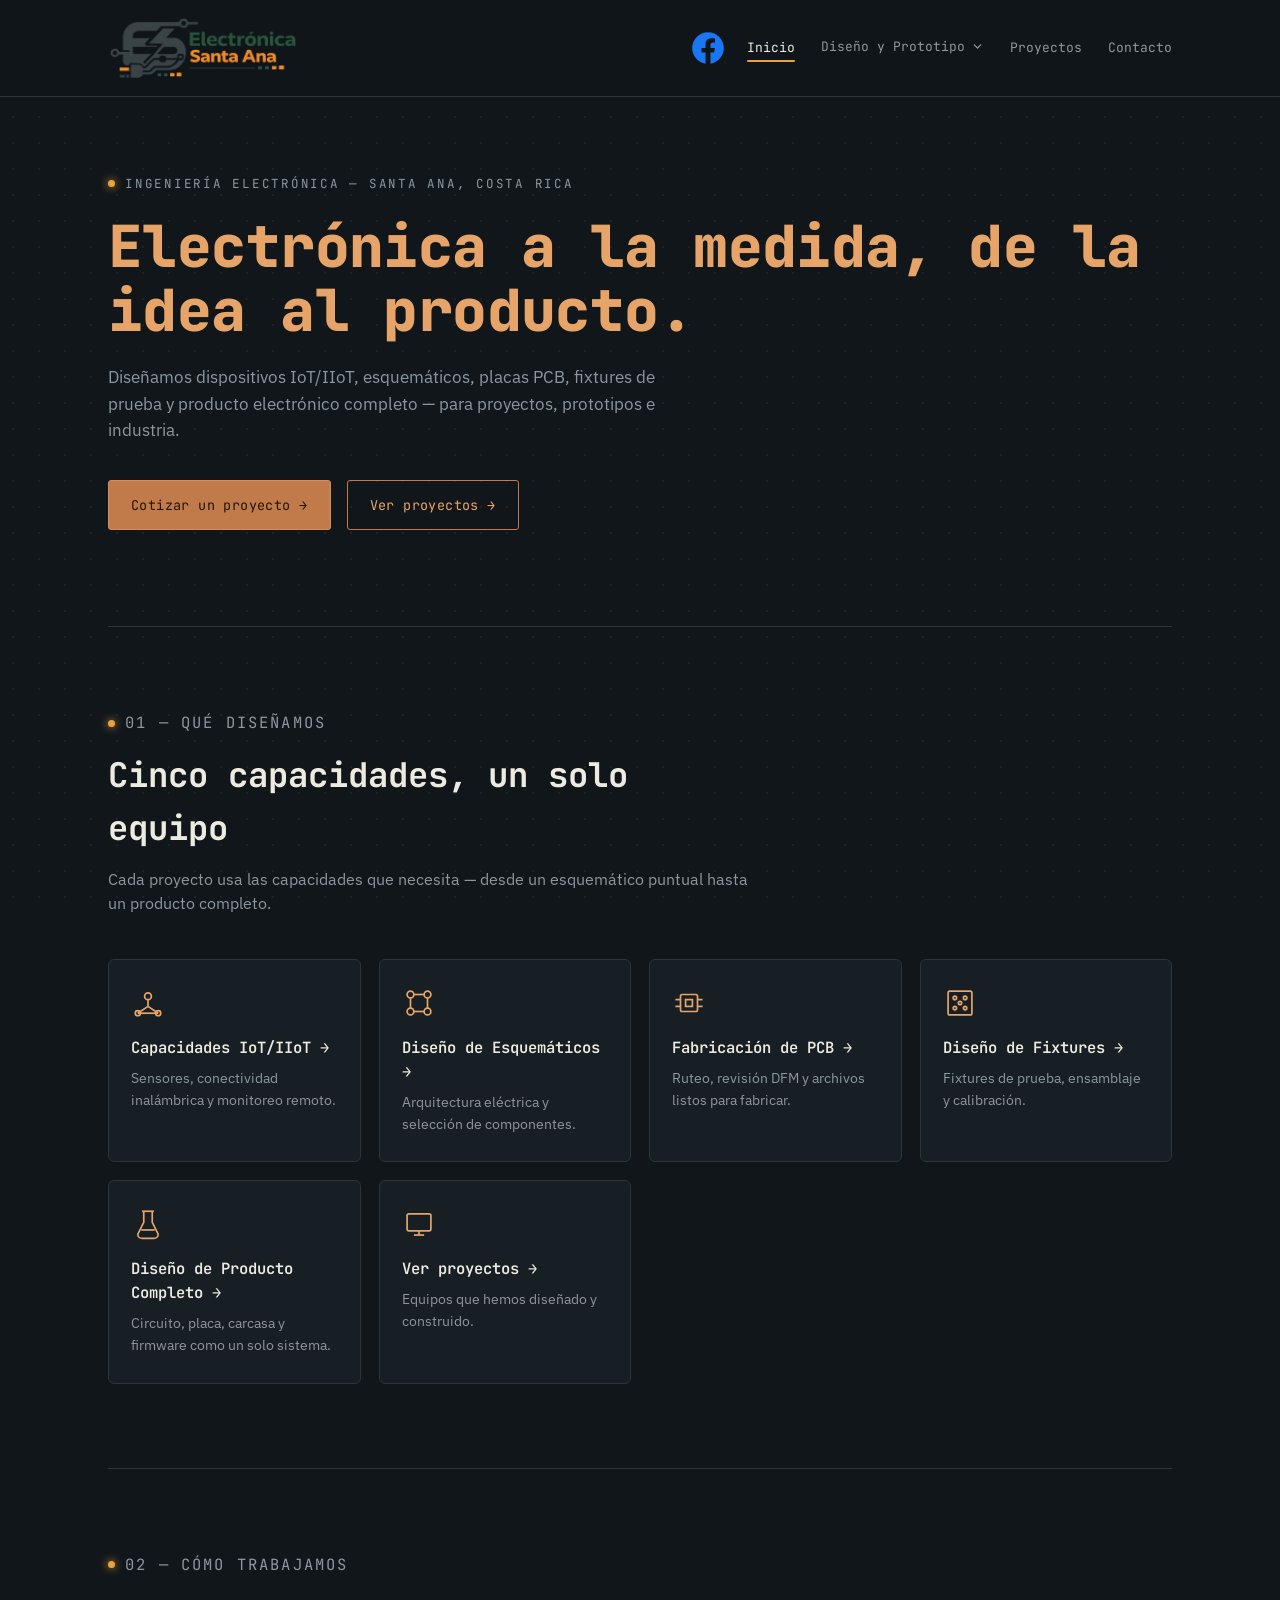
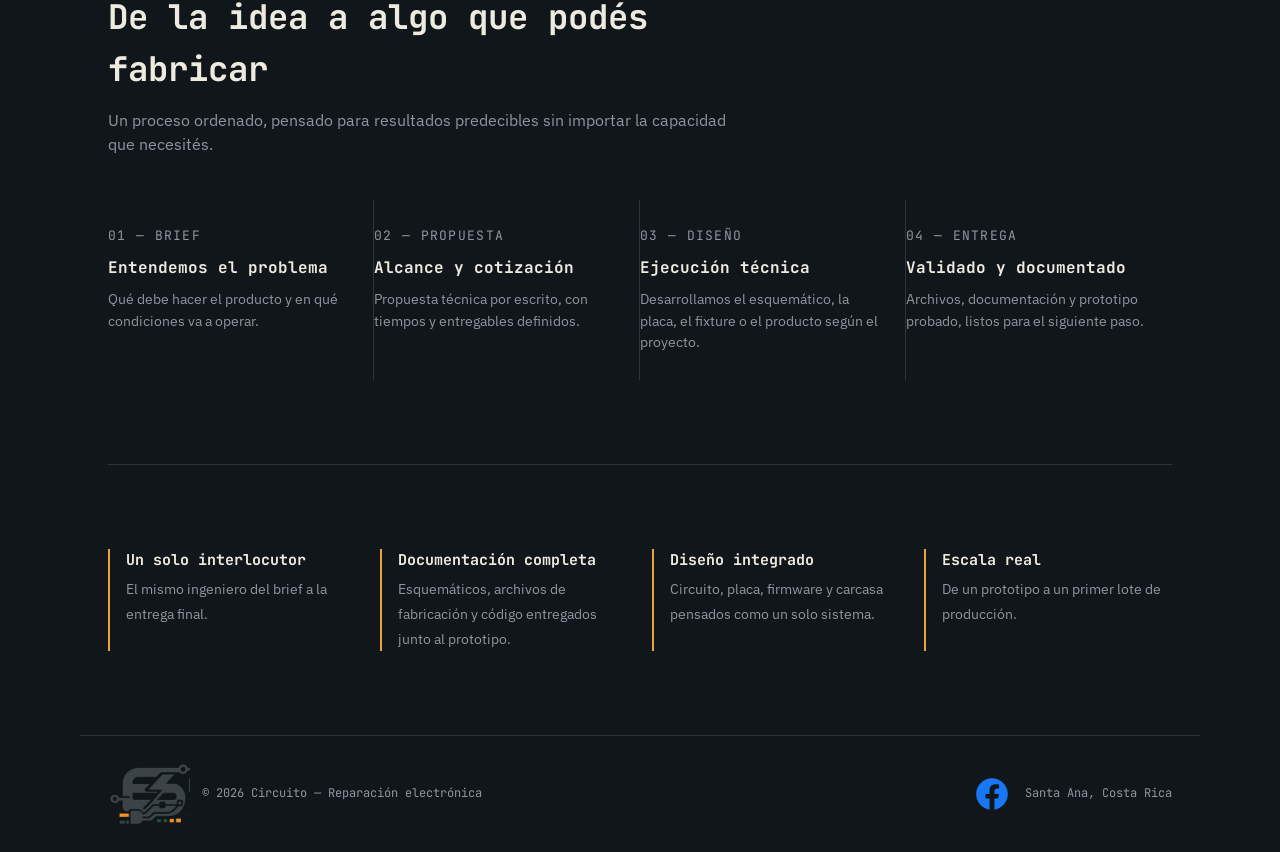
==== commit 38c669d3: "update" ====
--- a/index.html
+++ b/index.html
@@ -11,29 +11,30 @@
   gtag('config', 'G-CTLJPNHBLH');
 </script>
 <meta charset="UTF-8">
+<link rel="icon" type="image/svg+xml" href="favicon.svg">
 <link rel="icon" type="image/png" sizes="32x32" href="favicon-32x32.png">
 <link rel="icon" type="image/png" sizes="16x16" href="favicon-16x16.png">
 <link rel="apple-touch-icon" sizes="180x180" href="apple-touch-icon.png">
 <link rel="shortcut icon" href="favicon.ico">
 <meta name="viewport" content="width=device-width, initial-scale=1.0">
-<title>Electrónica Santa Ana — Diseño de Electrónica IoT, PCB y Firmware para Empresas | Costa Rica</title>
-<meta name="description" content="Diseñamos electrónica a la medida para tu empresa: dispositivos IoT/IIoT, placas PCB, circuitos y firmware, del prototipo a la producción. Santa Ana, Costa Rica.">
-<meta name="keywords" content="diseño electrónico para empresas Costa Rica, diseño de PCB, diseño IoT industrial, firmware a medida, ingeniería electrónica Santa Ana">
-<meta name="author" content="Electrónica Santa Ana">
+<title>Circuito — Diseño de Electrónica IoT, PCB, Fixtures y Producto | Santa Ana, CR</title>
+<meta name="description" content="Diseñamos electrónica a la medida: dispositivos IoT/IIoT, esquemáticos, placas PCB, fixtures de prueba y producto electrónico completo, del prototipo a la producción. Santa Ana, Costa Rica.">
+<meta name="keywords" content="diseño electrónico Costa Rica, diseño de PCB, diseño IoT industrial, diseño de fixtures, diseño de producto electrónico, ingeniería electrónica Santa Ana">
+<meta name="author" content="Circuito">
 <meta name="robots" content="index, follow">
-<link rel="canonical" href="https://electronics.kees-hessels.workers.dev/">
+<link rel="canonical" href="https://circuito.cr/">
 
 <meta property="og:type" content="website">
-<meta property="og:url" content="https://electronics.kees-hessels.workers.dev/">
-<meta property="og:title" content="Electrónica Santa Ana — Diseño de Electrónica IoT, PCB y Firmware para Empresas">
-<meta property="og:description" content="Electrónica a la medida para tu empresa: IoT/IIoT, PCB, circuitos y firmware, del prototipo a la producción.">
-<meta property="og:image" content="https://electronics.kees-hessels.workers.dev/og-image.jpg">
+<meta property="og:url" content="https://circuito.cr/">
+<meta property="og:title" content="Circuito — Diseño de Electrónica IoT, PCB, Fixtures y Producto">
+<meta property="og:description" content="Electrónica a la medida: IoT/IIoT, esquemáticos, PCB, fixtures y producto completo, del prototipo a la producción.">
+<meta property="og:image" content="https://circuito.cr/og-image.jpg">
 <meta property="og:locale" content="es_CR">
 
 <meta name="twitter:card" content="summary_large_image">
-<meta name="twitter:title" content="Electrónica Santa Ana — Diseño de Electrónica IoT, PCB y Firmware">
-<meta name="twitter:description" content="Electrónica a la medida para tu empresa, del prototipo a la producción. Santa Ana, Costa Rica.">
-<meta name="twitter:image" content="https://electronics.kees-hessels.workers.dev/og-image.jpg">
+<meta name="twitter:title" content="Circuito — Diseño de Electrónica IoT, PCB, Fixtures y Producto">
+<meta name="twitter:description" content="Electrónica a la medida, del prototipo a la producción. Santa Ana, Costa Rica.">
+<meta name="twitter:image" content="https://circuito.cr/og-image.jpg">
 
 <link rel="preconnect" href="https://fonts.googleapis.com">
 <link rel="preconnect" href="https://fonts.gstatic.com" crossorigin>
@@ -43,9 +44,9 @@
 {
   "@context": "https://schema.org",
   "@type": "ElectronicsStore",
-  "name": "Electrónica Santa Ana",
-  "description": "Diseño de electrónica IoT/IIoT, PCB, circuitos y firmware a la medida para empresas, del prototipo a la producción.",
-  "url": "https://electronics.kees-hessels.workers.dev/",
+  "name": "Circuito",
+  "description": "Diseño de electrónica IoT/IIoT, esquemáticos, PCB, fixtures de prueba y producto electrónico completo, del prototipo a la producción.",
+  "url": "https://circuito.cr/",
   "email": "kees.hessels@gmail.com",
   "telephone": "+506-6324-9284",
   "priceRange": "$$",
@@ -168,8 +169,8 @@
 
   <section class="hero" style="border-top:none; padding-top:64px;">
     <p class="eyebrow">Ingeniería electrónica — Santa Ana, Costa Rica</p>
-    <h1>Electrónica a la medida para tu empresa.</h1>
-    <p class="lede">Diseñamos dispositivos IoT/IIoT, placas PCB, circuitos y firmware — del primer boceto a un producto que tu equipo puede fabricar.</p>
+    <h1>Electrónica a la medida, de la idea al producto.</h1>
+    <p class="lede">Diseñamos dispositivos IoT/IIoT, esquemáticos, placas PCB, fixtures de prueba y producto electrónico completo — para proyectos, prototipos e industria.</p>
     <div class="cta-row">
       <a class="btn btn-copper" href="https://wa.me/50663249284?text=Hola%2C%20quiero%20cotizar%20un%20proyecto%20de%20diseño." target="_blank" rel="noopener">Cotizar un proyecto →</a>
       <a class="btn btn-ghost" href="proyectos.html">Ver proyectos →</a>
@@ -178,39 +179,49 @@
 
   <section id="servicios">
     <div class="section-head">
-      <p class="eyebrow">Qué hacemos</p>
-      <h2>Diseño electrónico, de punta a punta</h2>
-      <p>Cada proyecto pasa por las mismas cuatro disciplinas, ajustadas a lo que tu producto necesita.</p>
+      <p class="eyebrow">01 — Qué diseñamos</p>
+      <h2>Cinco capacidades, un solo equipo</h2>
+      <p>Cada proyecto usa las capacidades que necesita — desde un esquemático puntual hasta un producto completo.</p>
     </div>
     <div class="grid">
-      <div class="card">
+      <a class="card" href="iot-capabilities.html" style="text-decoration:none; display:block;">
         <svg class="icon" viewBox="0 0 40 40" fill="none" stroke="currentColor" stroke-width="2"><circle cx="20" cy="12" r="4"/><line x1="20" y1="16" x2="20" y2="24"/><line x1="8" y1="32" x2="32" y2="32"/><line x1="20" y1="24" x2="8" y2="32"/><line x1="20" y1="24" x2="32" y2="32"/><circle cx="8" cy="32" r="3"/><circle cx="32" cy="32" r="3"/></svg>
-        <h3>Diseño IoT / IIoT</h3>
-        <p>Sensores, conectividad inalámbrica y monitoreo remoto, para producto de consumo o entorno industrial.</p>
-      </div>
-      <div class="card">
-        <svg class="icon" viewBox="0 0 40 40" fill="none" stroke="currentColor" stroke-width="2"><rect x="10" y="10" width="20" height="20" rx="2"/><rect x="16" y="16" width="8" height="8"/><line x1="10" y1="16" x2="4" y2="16"/><line x1="10" y1="24" x2="4" y2="24"/><line x1="30" y1="16" x2="36" y2="16"/><line x1="30" y1="24" x2="36" y2="24"/><line x1="16" y1="10" x2="16" y2="4"/><line x1="24" y1="10" x2="24" y2="4"/></svg>
-        <h3>PCB y circuitos</h3>
-        <p>Esquemático, ruteo de capas y archivos listos para fabricación en serie.</p>
-      </div>
-      <div class="card">
-        <svg class="icon" viewBox="0 0 40 40" fill="none" stroke="currentColor" stroke-width="2"><rect x="8" y="6" width="24" height="28" rx="2"/><line x1="13" y1="13" x2="27" y2="13"/><line x1="13" y1="19" x2="27" y2="19"/><line x1="13" y1="25" x2="21" y2="25"/></svg>
-        <h3>Firmware</h3>
-        <p>Bare metal C, Arduino o MicroPython para ESP32, STM32F y ATmega.</p>
-      </div>
-      <div class="card">
+        <h3>Capacidades IoT/IIoT →</h3>
+        <p>Sensores, conectividad inalámbrica y monitoreo remoto.</p>
+      </a>
+      <a class="card" href="schematic-design.html" style="text-decoration:none; display:block;">
+        <svg class="icon" viewBox="0 0 40 40" fill="none" stroke="currentColor" stroke-width="2"><circle cx="10" cy="10" r="4"/><circle cx="30" cy="10" r="4"/><circle cx="10" cy="30" r="4"/><circle cx="30" cy="30" r="4"/><line x1="14" y1="10" x2="26" y2="10"/><line x1="10" y1="14" x2="10" y2="26"/><line x1="30" y1="14" x2="30" y2="26"/><line x1="14" y1="30" x2="26" y2="30"/></svg>
+        <h3>Diseño de Esquemáticos →</h3>
+        <p>Arquitectura eléctrica y selección de componentes.</p>
+      </a>
+      <a class="card" href="pcb-fabrication.html" style="text-decoration:none; display:block;">
+        <svg class="icon" viewBox="0 0 40 40" fill="none" stroke="currentColor" stroke-width="2"><rect x="10" y="10" width="20" height="20" rx="2"/><rect x="16" y="16" width="8" height="8"/><line x1="10" y1="16" x2="4" y2="16"/><line x1="10" y1="24" x2="4" y2="24"/><line x1="30" y1="16" x2="36" y2="16"/><line x1="30" y1="24" x2="36" y2="24"/></svg>
+        <h3>Fabricación de PCB →</h3>
+        <p>Ruteo, revisión DFM y archivos listos para fabricar.</p>
+      </a>
+      <a class="card" href="fixturing-design.html" style="text-decoration:none; display:block;">
+        <svg class="icon" viewBox="0 0 40 40" fill="none" stroke="currentColor" stroke-width="2"><rect x="6" y="6" width="28" height="28" rx="2"/><circle cx="14" cy="14" r="2"/><circle cx="26" cy="14" r="2"/><circle cx="14" cy="26" r="2"/><circle cx="26" cy="26" r="2"/><circle cx="20" cy="20" r="2"/></svg>
+        <h3>Diseño de Fixtures →</h3>
+        <p>Fixtures de prueba, ensamblaje y calibración.</p>
+      </a>
+      <a class="card" href="product-design.html" style="text-decoration:none; display:block;">
         <svg class="icon" viewBox="0 0 40 40" fill="none" stroke="currentColor" stroke-width="2"><path d="M15 5 L15 18 L8 32 A5 5 0 0 0 13 37 L27 37 A5 5 0 0 0 32 32 L25 18 L25 5"/><line x1="13" y1="5" x2="27" y2="5"/><line x1="12" y1="27" x2="28" y2="27"/></svg>
-        <h3>Prototipado</h3>
-        <p>Un dispositivo físico y funcional para validar antes de producir en volumen.</p>
-      </div>
+        <h3>Diseño de Producto Completo →</h3>
+        <p>Circuito, placa, carcasa y firmware como un solo sistema.</p>
+      </a>
+      <a class="card" href="proyectos.html" style="text-decoration:none; display:block;">
+        <svg class="icon" viewBox="0 0 40 40" fill="none" stroke="currentColor" stroke-width="2"><rect x="6" y="8" width="28" height="20" rx="2"/><line x1="14" y1="33" x2="26" y2="33"/><line x1="20" y1="28" x2="20" y2="33"/></svg>
+        <h3>Ver proyectos →</h3>
+        <p>Equipos que hemos diseñado y construido.</p>
+      </a>
     </div>
   </section>
 
   <section id="proceso">
     <div class="section-head">
-      <p class="eyebrow">Cómo trabajamos</p>
-      <h2>De la idea a algo que tu empresa puede fabricar</h2>
-      <p>Un proceso ordenado, pensado para equipos que necesitan resultados predecibles.</p>
+      <p class="eyebrow">02 — Cómo trabajamos</p>
+      <h2>De la idea a algo que podés fabricar</h2>
+      <p>Un proceso ordenado, pensado para resultados predecibles sin importar la capacidad que necesités.</p>
     </div>
     <div class="steps">
       <div class="step">
@@ -225,13 +236,13 @@
       </div>
       <div class="step">
         <div class="num">03 — DISEÑO</div>
-        <h3>Circuito, placa y firmware</h3>
-        <p>Desarrollamos las tres partes en conjunto, no por separado.</p>
+        <h3>Ejecución técnica</h3>
+        <p>Desarrollamos el esquemático, la placa, el fixture o el producto según el proyecto.</p>
       </div>
       <div class="step">
         <div class="num">04 — ENTREGA</div>
-        <h3>Prototipo validado</h3>
-        <p>Un dispositivo probado, con los archivos listos para producir.</p>
+        <h3>Validado y documentado</h3>
+        <p>Archivos, documentación y prototipo probado, listos para el siguiente paso.</p>
       </div>
     </div>
   </section>
--- a/site-shared.css
+++ b/site-shared.css
@@ -0,0 +1,180 @@
+/* ============================================================
+   site-shared.css — header/nav/footer styling used on every page.
+   Edit this file once; the change applies everywhere.
+   Relies on the CSS custom properties (--bg, --cream, --muted,
+   --amber, --green-bright, --copper-bright, --line, --mono)
+   already declared in each page's own :root block.
+   ============================================================ */
+
+header{
+  position:sticky; top:0; z-index:50; background:rgba(17,22,26,0.86);
+  backdrop-filter:blur(8px); border-bottom:1px solid var(--line);
+}
+nav.wrap{display:flex; align-items:center; justify-content:space-between; padding:16px 28px;}
+.logo{
+  display:flex; align-items:center; text-decoration:none;
+}
+.logo-img{
+  display:block; height:64px; width:auto; max-width:none;
+}
+
+.nav-right{display:flex; align-items:center; gap:20px;}
+
+.social-link{
+  display:inline-flex; align-items:center; justify-content:center;
+  color:var(--muted); transition:color .2s; flex:none;
+}
+.social-link:hover, .social-link:focus-visible{color:var(--cream);}
+.social-link:focus-visible{outline:2px solid var(--amber); outline-offset:3px;}
+
+.lang-switch{
+  display:inline-flex; align-items:center; justify-content:center;
+  font-family:var(--mono); font-size:12px; font-weight:700; letter-spacing:0.04em;
+  color:var(--muted); text-decoration:none; flex:none;
+  border:1px solid var(--line); border-radius:20px;
+  padding:5px 11px;
+  transition:color .2s, border-color .2s;
+}
+.lang-switch:hover, .lang-switch:focus-visible{color:var(--cream); border-color:var(--copper);}
+.lang-switch:focus-visible{outline:2px solid var(--amber); outline-offset:3px;}
+svg{width:38px; height:38px; display:block;}
+
+.breadcrumb{font-family:var(--mono); font-size:12.5px; color:var(--muted);}
+.breadcrumb a{text-decoration:underline; text-decoration-color:var(--line); text-underline-offset:3px;}
+
+.navlinks{display:flex; gap:26px; list-style:none; margin:0; padding:0; font-family:var(--mono); font-size:13px;}
+.navlinks a{text-decoration:none; color:var(--muted); transition:color .2s;}
+.navlinks a:hover, .navlinks a:focus-visible{color:var(--cream);}
+.navlinks a:focus-visible{outline:2px solid var(--amber); outline-offset:4px;}
+
+/* Emphasize the current page in the menu */
+.navlinks a.active{
+  color:var(--cream);
+  position:relative;
+}
+.navlinks a.active::after{
+  content:"";
+  position:absolute;
+  left:0; right:0; bottom:-6px;
+  height:2px;
+  background:var(--amber);
+  border-radius:1px;
+}
+
+/* Dropdown: "Diseño y Prototipo" */
+.has-dropdown{position:relative;}
+.dropdown-toggle{
+  display:flex; align-items:center; gap:6px;
+  background:none; border:none; cursor:pointer; padding:0;
+  font-family:var(--mono); font-size:13px; color:var(--muted);
+  transition:color .2s;
+}
+.dropdown-toggle:hover, .dropdown-toggle:focus-visible{color:var(--cream);}
+.dropdown-toggle:focus-visible{outline:2px solid var(--amber); outline-offset:4px;}
+.dropdown-toggle .chevron{width:13px; height:13px; transition:transform .2s ease;}
+.has-dropdown:hover .chevron,
+.has-dropdown.open .chevron{transform:rotate(180deg);}
+
+.dropdown-toggle.active{color:var(--cream); position:relative;}
+.dropdown-toggle.active::after{
+  content:"";
+  position:absolute;
+  left:0; right:18px; bottom:-6px;
+  height:2px;
+  background:var(--amber);
+  border-radius:1px;
+}
+
+.dropdown-menu{
+  display:none;
+  position:absolute; top:100%; left:0;
+  margin-top:14px; padding:8px;
+  min-width:230px;
+  list-style:none;
+  background:var(--panel); border:1px solid var(--line); border-radius:8px;
+  box-shadow:0 10px 30px rgba(0,0,0,0.4);
+  z-index:60;
+}
+/* Invisible bridge over the gap above the menu, so moving the mouse
+   from the toggle down into the menu doesn't drop out of :hover */
+.dropdown-menu::before{
+  content:"";
+  position:absolute;
+  top:-14px; left:0; right:0; height:14px;
+}
+.dropdown-menu li{width:auto;}
+.dropdown-menu a{
+  display:block; padding:10px 12px; border-radius:5px;
+  white-space:nowrap; font-size:13px;
+}
+.dropdown-menu a:hover, .dropdown-menu a:focus-visible{background:rgba(237,234,224,0.06);}
+
+.has-dropdown:hover .dropdown-menu,
+.has-dropdown.open .dropdown-menu{
+  display:block;
+}
+
+/* Hamburger button — hidden on desktop, shown on mobile */
+.menu-toggle{
+  display:none;
+  flex-direction:column;
+  justify-content:center;
+  align-items:center;
+  gap:5px;
+  width:36px; height:36px;
+  background:none; border:none; cursor:pointer; padding:0; flex:none;
+}
+.menu-toggle span{
+  display:block; width:22px; height:2px; background:var(--cream); border-radius:2px;
+  transition:transform .2s ease, opacity .2s ease;
+}
+.menu-toggle:focus-visible{outline:2px solid var(--amber); outline-offset:4px;}
+.menu-toggle.open span:nth-child(1){transform:translateY(7px) rotate(45deg);}
+.menu-toggle.open span:nth-child(2){opacity:0;}
+.menu-toggle.open span:nth-child(3){transform:translateY(-7px) rotate(-45deg);}
+
+@media(max-width:780px){
+  .menu-toggle{display:flex;}
+  .logo-img{height:63px;}
+  .navlinks{
+    display:none;
+    position:absolute;
+    top:100%; left:0; right:0;
+    flex-direction:column;
+    gap:0;
+    background:var(--bg);
+    border-bottom:1px solid var(--line);
+    padding:8px 28px 18px;
+    max-height:calc(100vh - 64px);
+    overflow-y:auto;
+  }
+  .navlinks.open{display:flex;}
+  .navlinks li{width:100%;}
+  .navlinks a{display:block; padding:14px 0; border-bottom:1px solid var(--line);}
+  .navlinks li:last-child a{border-bottom:none;}
+  .navlinks a.active::after{bottom:8px;}
+
+  .dropdown-toggle{
+    width:100%; justify-content:space-between;
+    padding:14px 0; border-bottom:1px solid var(--line);
+    font-size:13px;
+  }
+  .dropdown-toggle.active::after{bottom:8px; right:26px;}
+  .has-dropdown:hover .dropdown-menu{display:none;}
+  .has-dropdown.open .dropdown-menu{display:block;}
+  .dropdown-menu{
+    position:static; display:none;
+    margin:0 0 6px; padding:0 0 0 16px;
+    min-width:0; background:none; border:none; box-shadow:none;
+  }
+  .dropdown-menu a{padding:12px 0; color:var(--muted); font-size:12.5px;}
+}
+
+footer{
+  border-top:1px solid var(--line); padding:26px 28px; font-family:var(--mono); font-size:12px;
+  color:var(--muted); display:flex; justify-content:space-between; flex-wrap:wrap; gap:10px;
+  max-width:1120px; margin:0 auto;
+}
+.footer-right{display:flex; align-items:center; gap:14px;}
+.footer-left{display:flex; align-items:center; gap:12px;}
+.footer-logo{display:block; height:64px; width:auto; max-width:none;}
